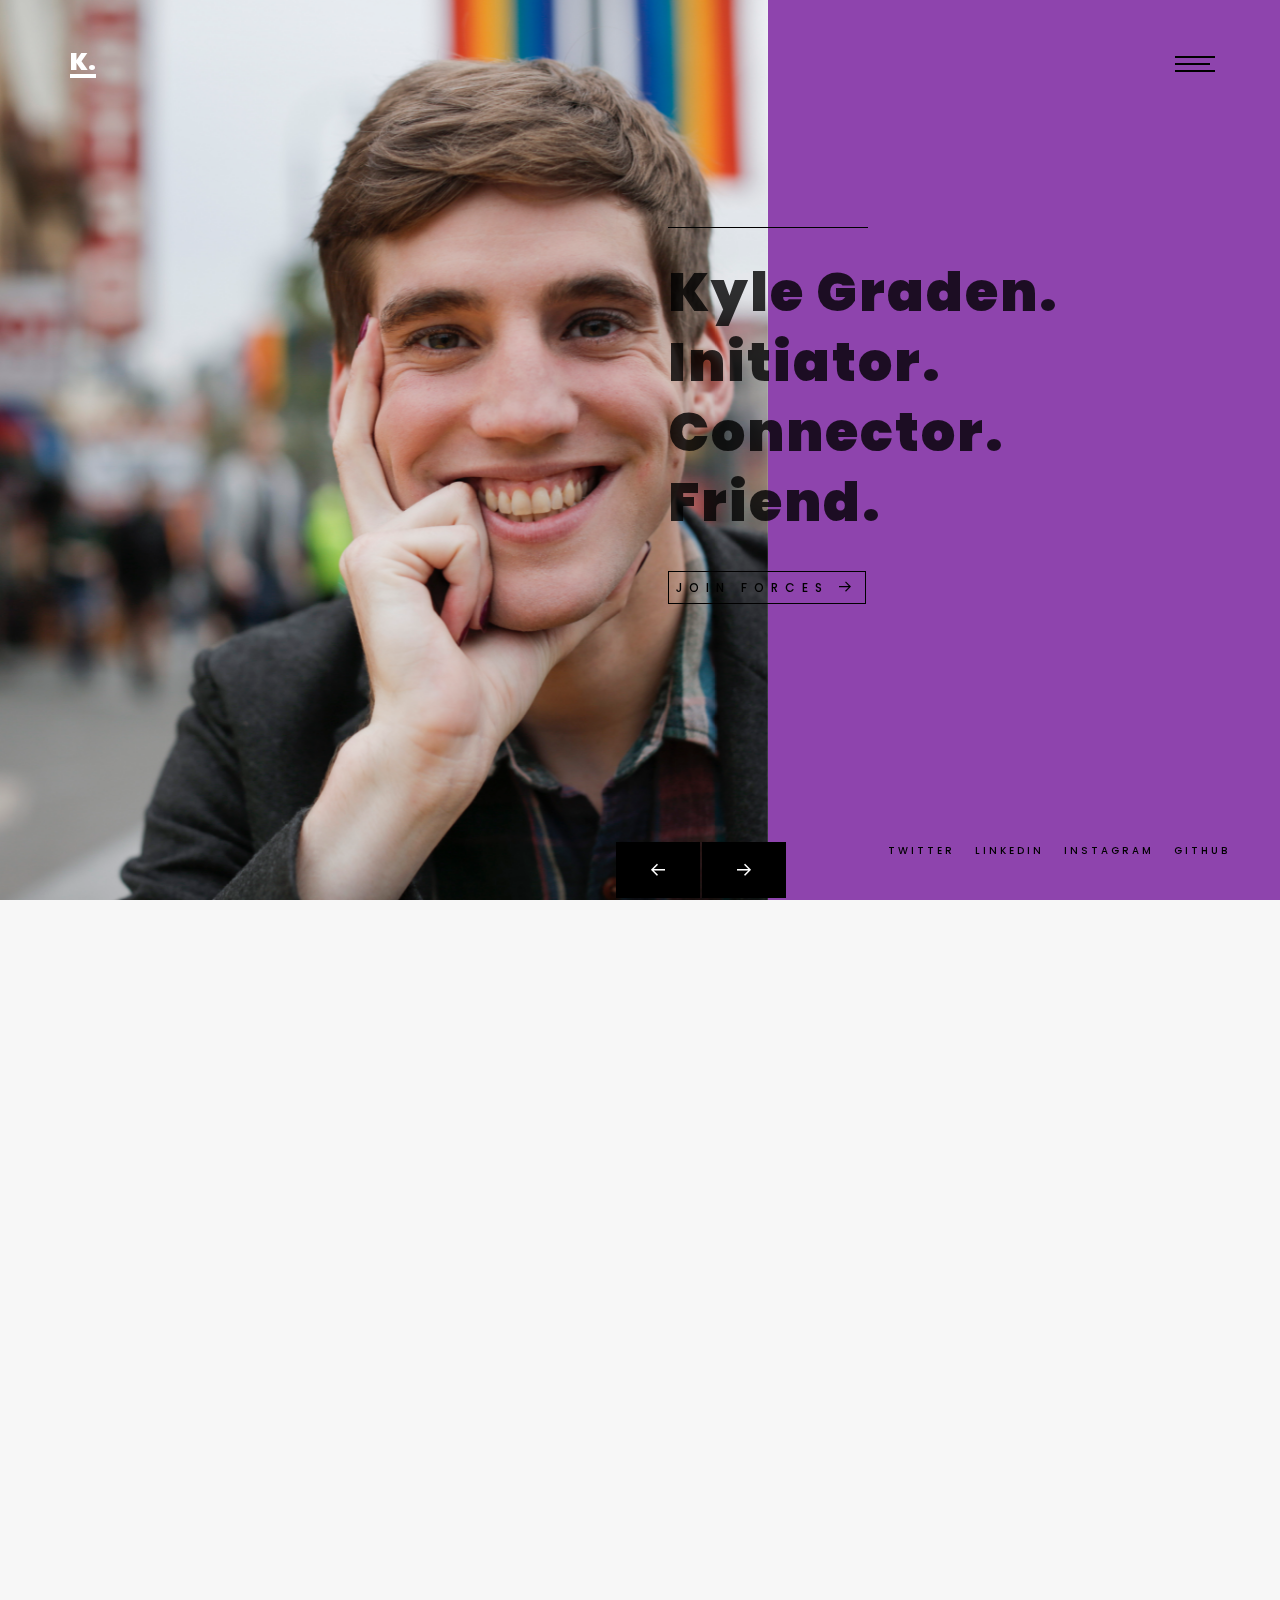
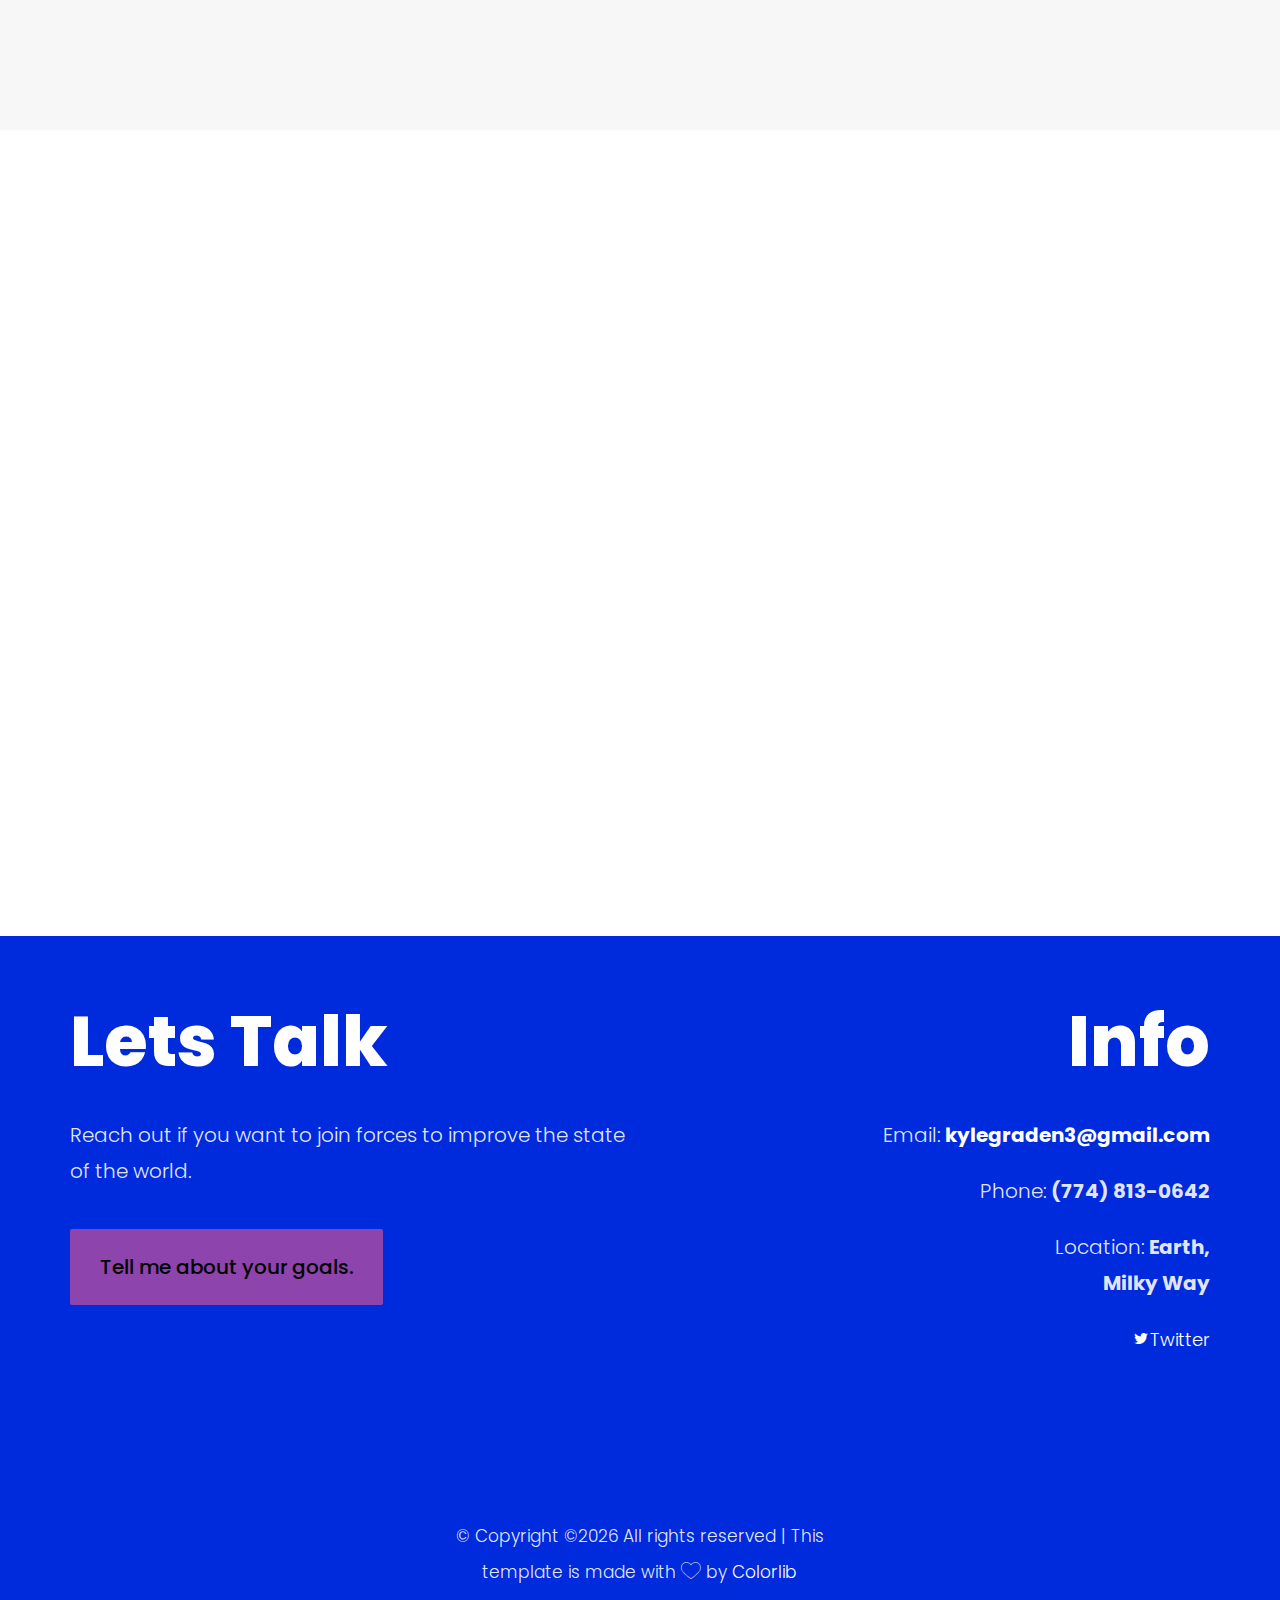
==== index.html @ 8977a091 "fix" ====
<!DOCTYPE HTML>
<html>
	<head>
        
        <!-- Global site tag (gtag.js) - Google Analytics -->
<script async src="https://www.googletagmanager.com/gtag/js?id=UA-89052502-1"></script>
<script>
  window.dataLayer = window.dataLayer || [];
  function gtag(){dataLayer.push(arguments);}
  gtag('js', new Date());

  gtag('config', 'UA-89052502-1');
</script>

	<meta charset="utf-8">
	<meta http-equiv="X-UA-Compatible" content="IE=edge">
	<title>Kyle Graden</title>
	<meta name="viewport" content="width=device-width, initial-scale=1">
	<meta name="description" content="" />
	<meta name="keywords" content="" />
	<meta name="author" content="" />

  <!-- Facebook and Twitter integration -->
	<meta property="og:title" content=""/>
	<meta property="og:image" content=""/>
	<meta property="og:url" content=""/>
	<meta property="og:site_name" content=""/>
	<meta property="og:description" content=""/>
	<meta name="twitter:title" content="" />
	<meta name="twitter:image" content="" />
	<meta name="twitter:url" content="" />
	<meta name="twitter:card" content="" />

	<!-- Place favicon.ico and apple-touch-icon.png in the root directory -->
	<link rel="shortcut icon" href="favicon.ico">

	<link href="https://fonts.googleapis.com/css?family=Poppins:300,400,500,600,700,800" rel="stylesheet">
	
	<!-- Animate.css -->
	<link rel="stylesheet" href="css/animate.css">
	<!-- Icomoon Icon Fonts-->
	<link rel="stylesheet" href="css/icomoon.css">
	<!-- Bootstrap  -->
	<link rel="stylesheet" href="css/bootstrap.css">
	<!-- Owl Carousel -->
	<link rel="stylesheet" href="css/owl.carousel.min.css">
	<link rel="stylesheet" href="css/owl.theme.default.min.css">
	<!-- Magnific Popup -->
	<link rel="stylesheet" href="css/magnific-popup.css">

	<link rel="stylesheet" href="css/style.css">


	<!-- Modernizr JS -->
	<script src="js/modernizr-2.6.2.min.js"></script>
	<!-- FOR IE9 below -->
	<!--[if lt IE 9]>
	<script src="js/respond.min.js"></script>
	<![endif]-->

	</head>
	<body>

	<nav id="colorlib-main-nav" role="navigation">
		<a href="#" class="js-colorlib-nav-toggle colorlib-nav-toggle active"><i></i></a>
		<div class="js-fullheight colorlib-table">
			<div class="colorlib-table-cell js-fullheight">
				<div class="container">
					<div class="row">
						<div class="col-md-12 text-center">
							<ul>
								<li class="active"><a href="index.html"><span>Home</span></a></li>
								<li><a href="about.html"><span>About</span></a></li>
								<li><a href="services.html"><span>Services</span></a></li>
								<li><a href="projects.html"><span>Projects</span></a></li>
<!--								<li><a href="blog.html"><span>Blog</span></a></li>-->
								<li><a href="contact.html"><span>Contact</span></a></li>
							</ul>
						</div>
					</div>
				</div>
			</div>
		</div>
	</nav>
	
	<div id="colorlib-page">
		<header>
			<div class="container">
				<div class="row">
					<div class="col-md-12">
						<div class="colorlib-navbar-brand">
							<a class="colorlib-logo" href="index.html">K.</a>
						</div>
						<a href="#" class="js-colorlib-nav-toggle colorlib-nav-toggle"><i></i></a>
					</div>
				</div>
			</div>
		</header>
		<div id="colorlib-hero" class="js-fullheight">
			<p class="social-media">
				<a href="https://twitter.com/kylegraden">Twitter</a>
				<a href="https://www.linkedin.com/in/kylegraden/">LinkedIn</a>
				<a href="https://www.instagram.com/kylegraden">Instagram</a>
				<a href="https://github.com/kgraden3">GitHub</a>
			</p>
			<div class="owl-carousel">
				<div class="item">
					<div class="hero-flex js-fullheight">
						<div class="col-three-forth">
							<div class="hero-img js-fullheight" style="background-image: url(images/img_bg_1.jpg);"></div>
						</div>
						<div class="col-one-forth js-fullheight">
							<div class="display-t js-fullheight">
								<div class="display-tc js-fullheight">
									<div class="text-inner">
										<div class="desc">
											<h2>Kyle Graden. Initiator. Connector. Friend.</h2>
											<p><a href="contact.html" class="btn-view">Join Forces <i class="icon-arrow-right3"></i></a></p>
										</div>
									</div>
								</div>
							</div>
						</div>
					</div>
				</div>
				<div class="item">
					<div class="hero-flex js-fullheight">
						<div class="col-three-forth">
							<div class="hero-img js-fullheight" style="background-image: url(images/img_bg_2.jpg);"></div>
						</div>
						<div class="col-one-forth js-fullheight">
							<div class="display-t js-fullheight">
								<div class="display-tc js-fullheight">
									<div class="text-inner">
										<div class="desc">
											<h2>Speaker. Writer. Entreprenuer</h2>
											<p><a href="contact.html" class="btn-view">Join Forces <i class="icon-arrow-right3"></i></a></p>
										</div>
									</div>
								</div>
							</div>
						</div>
					</div>
				</div>
			</div>
		</div>
		<div class="colorlib-services">
			<div class="container">
				<div class="row">
					<div class="col-md-12 col-md-offset-0 text-center animate-box intro-heading">
						<span>What I Do</span>
						<h2>Strategy, Outreach, and Startup</h2>
					</div>
				</div>
				<div class="row">
					<div class="col-md-4 text-center animate-box">
						<div class="services">
							<span class="icon">
								<i class="icon-magnifying-glass"></i>
							</span>
							<div class="desc">
								<h3><a href="services:strategic-consulting.html">Strategic Consulting</a></h3>
								<h4>Diversity &amp; Inclusion</h4>
								<h4>Marketing &amp; Advertising</h4>
								<h4>Blockchain &amp; Crypto</h4>
                                <p class="btn-footer"><a href="services:strategic-consulting.html">Learn More</a>
							</div>
						</div>
					</div>
					<div class="col-md-4 text-center animate-box">
						<div class="services">
							<span class="icon">
								<i class="icon-lightbulb"></i>
							</span>
							<div class="desc">
								<h3><a href="services:content-delivery.html">Content Delivery</a></h3>
								<h4>Speaking</h4>
								<h4>Writing</h4>
								<h4>Video</h4>
                                <p class="btn-footer"><a href="services:content-delivery.html">View Samples</a>
							</div>
						</div>
                    </div>
					<div class="col-md-4 text-center animate-box">
						<div class="services">
							<span class="icon">
								<i class="icon-layers"></i>
							</span>
							<div class="desc">
								<h3><a href="projects.html">Social Entrepreneur</a></h3>
								<h4>Project Koine</h4>
								<h4>Seedom</h4>
								<h4>Embrace the Spectrum</h4>
                                <p class="btn-footer"><a href="projects.html">Explore Projects</a>
							</div>
						</div>
					</div>
				</div>
			</div>
		</div>
		
		<div class="colorlib-case colorlib-bg-white">
			<div class="container">
				<div class="row">
					<div class="col-md-12 col-md-offset-0 text-center animate-box intro-heading">
						<span>Projects</span>
						<h2>Passionately working on these projects</h2>
					</div>
				</div>
				<div class="work-wrap">
					<div class="row animate-box">
						<div class="owl-carousel1">
							<div class="item">
								<div class="col-md-6">
									<div class="case-img" style="background-image: url(images/work-1.jpg);"></div>
								</div>
								<div class="col-md-6">
									<div class="case-desc">
										<p class="tag"><span>Social Entrepreneur</span></p>
										<h3><a href="http://www.projectkoine.world/">Project Koine</a></h3>
										<p>Project Koine is creating network of the most flexible co-living and co-working spaces ever, directly co-owned by our cooperative members! </p>
										<p><a href="https://seedom.io" class="btn btn-primary">See details</a></p>
									</div>
								</div>
							</div>
							<div class="item">
								<div class="col-md-6">
									<div class="case-img" style="background-image: url(images/work-2.jpg);"></div>
								</div>
								<div class="col-md-6">
									<div class="case-desc">
										<p class="tag"><span>Social Entrepreneur</span></p>
										<h3><a href="#">Seedom</a></h3>
										<p>Seedom aimes to evolve fundraising for social impact causes by leveraging blockchain technology, bringing transparency for donors.</p>
										<p><a href="#" class="btn btn-primary">See details</a></p>
									</div>
								</div>
							</div>
							<div class="item">
								<div class="col-md-6">
									<div class="case-img" style="background-image: url(images/work-3.jpg);"></div>
								</div>
								<div class="col-md-6">
									<div class="case-desc">
										<p class="tag"><span>Strategic Consulting</span></p>
										<h3><a href="http://genusdev.com">Genus Development Partners</a></h3>
										<p>Genus Development is an integrated real estate investment, design, and development company that focuses on innovative and synergistic multi-use projects.</p>
										<p><a href="http://genusdev.com" class="btn btn-primary">See details</a></p>
									</div>
								</div>
							</div>
						</div>
					</div>
				</div>
			</div>
		</div>

<!--
		<div id="colorlib-subscribe">
			<div class="overlay"></div>
			<div class="container">
				<div class="row row-padded-bottom">
					<div class="col-md-8 col-md-offset-2 text-center animate-box">
						<p>Powerhouse. </p>
						<p>Embrace the spectrum.</p>
						<p><a href="#" class="resume"><i class="icon-documents"></i> Read my resume here</a></p>
					</div>
				</div>
-->
<!--
				<div class="row">
					<div class="col-md-8 col-md-offset-2 text-center colorlib-heading animate-box">
-->
<!--						<h2>Subscribe Newsletter</h2>-->
<!--						<p>Subscribe our newsletter and get latest update</p>-->
<!--
					</div>
				</div>
				<div class="row animate-box">
-->
<!--					<div class="col-md-6 col-md-offset-3">-->
<!--						<div class="row">-->
<!--							<div class="col-md-12">-->
<!--								<form class="form-inline qbstp-header-subscribe">-->
<!--									<div class="col-three-forth">-->
<!--										<div class="form-group">-->
<!--											<input type="text" class="form-control" id="email" placeholder="Enter your email">-->
<!--										</div>-->
<!--
									</div>
									<div class="col-one-third">
										<div class="form-group">
											<button type="submit" class="btn btn-primary">Subscribe Now</button>
										</div>
									</div>
								</form>
							</div>
						</div>
					</div>
				</div>
			</div>
		</div>
-->

		<footer class="colorlib-footer">
			<div class="container">
				<div class="row row-padded-bottom">
					<div class="col-md-6">
						<h3>Lets Talk</h3>
						<p>Reach out if you want to join forces to improve the state of the world.</p>
                        <p class="btn-footer"><a href="contact.html">Tell me about your goals.</a></p>
					</div>
					<div class="col-md-6 info">
						<h3>Info</h3>
						<p>Email: <strong><a href="#">kylegraden3@gmail.com</a></strong></p>
						<p>Phone: <strong>(774) 813-0642</strong></p>
						<p>Location: <strong>Earth, <br>
                                            Milky Way</strong></p>
<!--						<p class="colorlib-social-icons">-->
<!--							<span><a href="#"><i class="icon-social-facebook"></i>Facebook</a></span>-->
							<span><a href="www.twitter.com/kylegraden"><i class="icon-social-twitter"></i>Twitter</a></span>
<!--							<span><a href="#"><i class="icon-social-dribbble"></i>Dribbble</a></span>-->
<!--						</p>-->
					</div>
				</div>
			</div>
			<div class="container-fluid">
				<div class="row copyright">
					<div class="col-md-4 col-md-offset-4 text-center">
						<p>
							<small class="block">&copy; <!-- Link back to Colorlib can't be removed. Template is licensed under CC BY 3.0. -->
Copyright &copy;<script>document.write(new Date().getFullYear());</script> All rights reserved | This template is made with <i class="icon-heart" aria-hidden="true"></i> by <a href="https://colorlib.com" target="_blank">Colorlib</a>
<!-- Link back to Colorlib can't be removed. Template is licensed under CC BY 3.0. --></small> 
						</p>
					</div>
				</div>
			</div>
		</footer>
	</div>

	<!-- jQuery -->
	<script src="js/jquery.min.js"></script>
	<!-- jQuery Easing -->
	<script src="js/jquery.easing.1.3.js"></script>
	<!-- Bootstrap -->
	<script src="js/bootstrap.min.js"></script>
	<!-- Waypoints -->
	<script src="js/jquery.waypoints.min.js"></script>
	<!-- Owl Carousel -->
	<script src="js/owl.carousel.min.js"></script>
	<!-- Magnific Popup -->
	<script src="js/jquery.magnific-popup.min.js"></script>
	<script src="js/magnific-popup-options.js"></script>

	<!-- Main JS (Do not remove) -->
	<script src="js/main.js"></script>

	</body>
</html>
---- css/icomoon.css ----
@font-face {
  font-family: 'icomoon';
  src:  url('fonts/icomoon.eot?4ros5j');
  src:  url('fonts/icomoon.eot?4ros5j#iefix') format('embedded-opentype'),
    url('fonts/icomoon.ttf?4ros5j') format('truetype'),
    url('fonts/icomoon.woff?4ros5j') format('woff'),
    url('fonts/icomoon.svg?4ros5j#icomoon') format('svg');
  font-weight: normal;
  font-style: normal;
}

[class^="icon-"], [class*=" icon-"] {
  /* use !important to prevent issues with browser extensions that change fonts */
  font-family: 'icomoon' !important;
  speak: none;
  font-style: normal;
  font-weight: normal;
  font-variant: normal;
  text-transform: none;
  line-height: 1;

  /* Better Font Rendering =========== */
  -webkit-font-smoothing: antialiased;
  -moz-osx-font-smoothing: grayscale;
}

.icon-add-outline:before {
  content: "\eb3e";
}
.icon-add-solid:before {
  content: "\eb3f";
}
.icon-adjust:before {
  content: "\eb40";
}
.icon-airplane:before {
  content: "\eb41";
}
.icon-album:before {
  content: "\eb42";
}
.icon-align-center2:before {
  content: "\eb43";
}
.icon-align-justified:before {
  content: "\eb44";
}
.icon-align-left2:before {
  content: "\eb45";
}
.icon-align-right2:before {
  content: "\eb46";
}
.icon-anchor4:before {
  content: "\eb47";
}
.icon-announcement:before {
  content: "\eb48";
}
.icon-apparel:before {
  content: "\eb49";
}
.icon-arrow-down3:before {
  content: "\eb4a";
}
.icon-arrow-left3:before {
  content: "\eb4b";
}
.icon-arrow-outline-down:before {
  content: "\eb4c";
}
.icon-arrow-outline-left:before {
  content: "\eb4d";
}
.icon-arrow-outline-right:before {
  content: "\eb4e";
}
.icon-arrow-outline-up:before {
  content: "\eb4f";
}
.icon-arrow-right3:before {
  content: "\eb50";
}
.icon-arrow-thick-down:before {
  content: "\eb51";
}
.icon-arrow-thick-left:before {
  content: "\eb52";
}
.icon-arrow-thick-right:before {
  content: "\eb53";
}
.icon-arrow-thick-up:before {
  content: "\eb54";
}
.icon-arrow-thin-down:before {
  content: "\eb55";
}
.icon-arrow-thin-left:before {
  content: "\eb56";
}
.icon-arrow-thin-right:before {
  content: "\eb57";
}
.icon-arrow-thin-up:before {
  content: "\eb58";
}
.icon-arrow-up3:before {
  content: "\eb59";
}
.icon-artist:before {
  content: "\eb5a";
}
.icon-at-symbol:before {
  content: "\eb5b";
}
.icon-attachment3:before {
  content: "\eb5c";
}
.icon-backspace2:before {
  content: "\eb5d";
}
.icon-backward:before {
  content: "\eb5e";
}
.icon-backward-step:before {
  content: "\eb5f";
}
.icon-badge:before {
  content: "\eb60";
}
.icon-battery-full2:before {
  content: "\eb61";
}
.icon-battery-half:before {
  content: "\eb62";
}
.icon-battery-low2:before {
  content: "\eb63";
}
.icon-beverage:before {
  content: "\eb64";
}
.icon-block:before {
  content: "\eb65";
}
.icon-bluetooth2:before {
  content: "\eb66";
}
.icon-bolt:before {
  content: "\eb67";
}
.icon-book-reference:before {
  content: "\eb68";
}
.icon-bookmark3:before {
  content: "\eb69";
}
.icon-bookmarkcopy2:before {
  content: "\eb6a";
}
.icon-bookmarkcopy3:before {
  content: "\eb6b";
}
.icon-bookmark-outline:before {
  content: "\eb6c";
}
.icon-bookmark-outline-add:before {
  content: "\eb6d";
}
.icon-border-all:before {
  content: "\eb6e";
}
.icon-border-bottom:before {
  content: "\eb6f";
}
.icon-border-horizontal:before {
  content: "\eb70";
}
.icon-border-inner:before {
  content: "\eb71";
}
.icon-border-left:before {
  content: "\eb72";
}
.icon-border-none:before {
  content: "\eb73";
}
.icon-border-outer:before {
  content: "\eb74";
}
.icon-border-right:before {
  content: "\eb75";
}
.icon-border-top:before {
  content: "\eb76";
}
.icon-border-vertical:before {
  content: "\eb77";
}
.icon-box2:before {
  content: "\eb78";
}
.icon-brightness-down:before {
  content: "\eb79";
}
.icon-brightness-up:before {
  content: "\eb7a";
}
.icon-browser-window:before {
  content: "\eb7b";
}
.icon-browser-window-new:before {
  content: "\eb7c";
}
.icon-browser-window-open:before {
  content: "\eb7d";
}
.icon-bug:before {
  content: "\eb7e";
}
.icon-buoy:before {
  content: "\eb7f";
}
.icon-calculator2:before {
  content: "\eb80";
}
.icon-calendar3:before {
  content: "\eb81";
}
.icon-camera4:before {
  content: "\eb82";
}
.icon-chart:before {
  content: "\eb83";
}
.icon-chart-bar2:before {
  content: "\eb84";
}
.icon-chart-pie2:before {
  content: "\eb85";
}
.icon-chat-bubble-dots:before {
  content: "\eb86";
}
.icon-checkmark:before {
  content: "\eb87";
}
.icon-checkmark-outline:before {
  content: "\eb88";
}
.icon-cheveron-down:before {
  content: "\eb89";
}
.icon-cheveron-left:before {
  content: "\eb8a";
}
.icon-cheveron-outline-down:before {
  content: "\eb8b";
}
.icon-cheveron-outline-left:before {
  content: "\eb8c";
}
.icon-cheveron-outline-right:before {
  content: "\eb8d";
}
.icon-cheveron-outline-up:before {
  content: "\eb8e";
}
.icon-cheveron-right:before {
  content: "\eb8f";
}
.icon-cheveron-up:before {
  content: "\eb90";
}
.icon-clipboard4:before {
  content: "\eb91";
}
.icon-close:before {
  content: "\eb92";
}
.icon-close-outline:before {
  content: "\eb93";
}
.icon-close-solid:before {
  content: "\eb94";
}
.icon-cloud3:before {
  content: "\eb95";
}
.icon-cloud-upload:before {
  content: "\eb96";
}
.icon-code3:before {
  content: "\eb97";
}
.icon-coffee2:before {
  content: "\eb98";
}
.icon-cog2:before {
  content: "\eb99";
}
.icon-color-palette:before {
  content: "\eb9a";
}
.icon-compose:before {
  content: "\eb9b";
}
.icon-computer-desktop:before {
  content: "\eb9c";
}
.icon-computer-laptop:before {
  content: "\eb9d";
}
.icon-conversation:before {
  content: "\eb9e";
}
.icon-copy2:before {
  content: "\eb9f";
}
.icon-credit-card3:before {
  content: "\eba0";
}
.icon-currency-dollar:before {
  content: "\eba1";
}
.icon-dashboard:before {
  content: "\eba2";
}
.icon-date-add:before {
  content: "\eba3";
}
.icon-dial-pad:before {
  content: "\eba4";
}
.icon-directions2:before {
  content: "\eba5";
}
.icon-document3:before {
  content: "\eba6";
}
.icon-document-add2:before {
  content: "\eba7";
}
.icon-dots-horizontal-double:before {
  content: "\eba8";
}
.icon-dots-horizontal-triple:before {
  content: "\eba9";
}
.icon-download4:before {
  content: "\ebaa";
}
.icon-duplicate:before {
  content: "\ebab";
}
.icon-edit-copy:before {
  content: "\ebac";
}
.icon-edit-crop:before {
  content: "\ebad";
}
.icon-edit-cut:before {
  content: "\ebae";
}
.icon-edit-pencil:before {
  content: "\ebaf";
}
.icon-education:before {
  content: "\ebb0";
}
.icon-envelope2:before {
  content: "\ebb1";
}
.icon-exclamation-outline:before {
  content: "\ebb2";
}
.icon-exclamation-solid:before {
  content: "\ebb3";
}
.icon-explore:before {
  content: "\ebb4";
}
.icon-factory:before {
  content: "\ebb5";
}
.icon-fast-forward2:before {
  content: "\ebb6";
}
.icon-fast-rewind:before {
  content: "\ebb7";
}
.icon-film3:before {
  content: "\ebb8";
}
.icon-filter2:before {
  content: "\ebb9";
}
.icon-flag4:before {
  content: "\ebba";
}
.icon-flashlight:before {
  content: "\ebbb";
}
.icon-folder3:before {
  content: "\ebbc";
}
.icon-folder-outline:before {
  content: "\ebbd";
}
.icon-folder-outline-add:before {
  content: "\ebbe";
}
.icon-format-bold:before {
  content: "\ebbf";
}
.icon-format-font-size:before {
  content: "\ebc0";
}
.icon-format-italic:before {
  content: "\ebc1";
}
.icon-format-text-size:before {
  content: "\ebc2";
}
.icon-format-underline:before {
  content: "\ebc3";
}
.icon-forward:before {
  content: "\ebc4";
}
.icon-forward-step:before {
  content: "\ebc5";
}
.icon-gift4:before {
  content: "\ebc6";
}
.icon-globe4:before {
  content: "\ebc7";
}
.icon-hand-stop:before {
  content: "\ebc8";
}
.icon-hard-drive2:before {
  content: "\ebc9";
}
.icon-headphones3:before {
  content: "\ebca";
}
.icon-heart4:before {
  content: "\ebcb";
}
.icon-home3:before {
  content: "\ebcc";
}
.icon-hot:before {
  content: "\ebcd";
}
.icon-hour-glass:before {
  content: "\ebce";
}
.icon-inbox2:before {
  content: "\ebcf";
}
.icon-inbox-check:before {
  content: "\ebd0";
}
.icon-inbox-download:before {
  content: "\ebd1";
}
.icon-inbox-full:before {
  content: "\ebd2";
}
.icon-indent-decrease:before {
  content: "\ebd3";
}
.icon-indent-increase:before {
  content: "\ebd4";
}
.icon-information-outline:before {
  content: "\ebd5";
}
.icon-information-solid:before {
  content: "\ebd6";
}
.icon-key3:before {
  content: "\ebd7";
}
.icon-keyboard:before {
  content: "\ebd8";
}
.icon-layers3:before {
  content: "\ebd9";
}
.icon-library:before {
  content: "\ebda";
}
.icon-light-bulb:before {
  content: "\ebdb";
}
.icon-link3:before {
  content: "\ebdc";
}
.icon-list2:before {
  content: "\ebdd";
}
.icon-list-add:before {
  content: "\ebde";
}
.icon-list-bullet:before {
  content: "\ebdf";
}
.icon-load-balancer:before {
  content: "\ebe0";
}
.icon-location2:before {
  content: "\ebe1";
}
.icon-location-current:before {
  content: "\ebe2";
}
.icon-location-food:before {
  content: "\ebe3";
}
.icon-location-gas-station:before {
  content: "\ebe4";
}
.icon-location-hotel:before {
  content: "\ebe5";
}
.icon-location-marina:before {
  content: "\ebe6";
}
.icon-location-park:before {
  content: "\ebe7";
}
.icon-location-restroom:before {
  content: "\ebe8";
}
.icon-location-shopping:before {
  content: "\ebe9";
}
.icon-lock-closed2:before {
  content: "\ebea";
}
.icon-lock-open2:before {
  content: "\ebeb";
}
.icon-map4:before {
  content: "\ebec";
}
.icon-menu2:before {
  content: "\ebed";
}
.icon-mic3:before {
  content: "\ebee";
}
.icon-minus-outline2:before {
  content: "\ebef";
}
.icon-minus-solid:before {
  content: "\ebf0";
}
.icon-mobile-devices:before {
  content: "\ebf1";
}
.icon-mood-happy-outline:before {
  content: "\ebf2";
}
.icon-mood-happy-solid:before {
  content: "\ebf3";
}
.icon-mood-neutral-outline:before {
  content: "\ebf4";
}
.icon-mood-neutral-solid:before {
  content: "\ebf5";
}
.icon-mood-sad-outline:before {
  content: "\ebf6";
}
.icon-mood-sad-solid:before {
  content: "\ebf7";
}
.icon-mouse:before {
  content: "\ebf8";
}
.icon-music-album:before {
  content: "\ebf9";
}
.icon-music-artist:before {
  content: "\ebfa";
}
.icon-music-notes:before {
  content: "\ebfb";
}
.icon-music-playlist:before {
  content: "\ebfc";
}
.icon-navigation-more:before {
  content: "\ebfd";
}
.icon-network:before {
  content: "\ebfe";
}
.icon-news-paper:before {
  content: "\ebff";
}
.icon-notification:before {
  content: "\ec00";
}
.icon-notifications:before {
  content: "\ec01";
}
.icon-notifications-outline:before {
  content: "\ec02";
}
.icon-paste:before {
  content: "\ec03";
}
.icon-pause2:before {
  content: "\ec04";
}
.icon-pause-outline:before {
  content: "\ec05";
}
.icon-pause-solid:before {
  content: "\ec06";
}
.icon-pen-tool:before {
  content: "\ec07";
}
.icon-phone4:before {
  content: "\ec08";
}
.icon-photo:before {
  content: "\ec09";
}
.icon-php-elephant:before {
  content: "\ec0a";
}
.icon-pin2:before {
  content: "\ec0b";
}
.icon-play2:before {
  content: "\ec0c";
}
.icon-play-outline:before {
  content: "\ec0d";
}
.icon-playlist:before {
  content: "\ec0e";
}
.icon-plugin:before {
  content: "\ec0f";
}
.icon-portfolio:before {
  content: "\ec10";
}
.icon-printer4:before {
  content: "\ec11";
}
.icon-pylon:before {
  content: "\ec12";
}
.icon-question:before {
  content: "\ec13";
}
.icon-queue:before {
  content: "\ec14";
}
.icon-radar2:before {
  content: "\ec15";
}
.icon-radarcopy2:before {
  content: "\ec16";
}
.icon-radio2:before {
  content: "\ec17";
}
.icon-refresh3:before {
  content: "\ec18";
}
.icon-reload:before {
  content: "\ec19";
}
.icon-reply:before {
  content: "\ec1a";
}
.icon-reply-all:before {
  content: "\ec1b";
}
.icon-repost:before {
  content: "\ec1c";
}
.icon-save-disk:before {
  content: "\ec1d";
}
.icon-screen-full:before {
  content: "\ec1e";
}
.icon-search3:before {
  content: "\ec1f";
}
.icon-send2:before {
  content: "\ec20";
}
.icon-servers:before {
  content: "\ec21";
}
.icon-share2:before {
  content: "\ec22";
}
.icon-share-01:before {
  content: "\ec23";
}
.icon-share-alt:before {
  content: "\ec24";
}
.icon-shield3:before {
  content: "\ec25";
}
.icon-shopping-cart3:before {
  content: "\ec26";
}
.icon-show-sidebar:before {
  content: "\ec27";
}
.icon-shuffle2:before {
  content: "\ec28";
}
.icon-stand-by:before {
  content: "\ec29";
}
.icon-star-full:before {
  content: "\ec2a";
}
.icon-station:before {
  content: "\ec2b";
}
.icon-step-backward:before {
  content: "\ec2c";
}
.icon-step-forward:before {
  content: "\ec2d";
}
.icon-stethoscope:before {
  content: "\ec2e";
}
.icon-store-front:before {
  content: "\ec2f";
}
.icon-stroke-width:before {
  content: "\ec30";
}
.icon-subdirectory-left:before {
  content: "\ec31";
}
.icon-subdirectory-right:before {
  content: "\ec32";
}
.icon-swap:before {
  content: "\ec33";
}
.icon-tablet3:before {
  content: "\ec34";
}
.icon-tag3:before {
  content: "\ec35";
}
.icon-target3:before {
  content: "\ec36";
}
.icon-text-box:before {
  content: "\ec37";
}
.icon-text-decoration:before {
  content: "\ec38";
}
.icon-thermometer3:before {
  content: "\ec39";
}
.icon-thumbs-down3:before {
  content: "\ec3a";
}
.icon-thumbs-up3:before {
  content: "\ec3b";
}
.icon-ticket2:before {
  content: "\ec3c";
}
.icon-time2:before {
  content: "\ec3d";
}
.icon-timer:before {
  content: "\ec3e";
}
.icon-toolscopy:before {
  content: "\ec3f";
}
.icon-translate:before {
  content: "\ec40";
}
.icon-trash3:before {
  content: "\ec41";
}
.icon-travel:before {
  content: "\ec42";
}
.icon-travel-bus:before {
  content: "\ec43";
}
.icon-travel-car:before {
  content: "\ec44";
}
.icon-travel-case:before {
  content: "\ec45";
}
.icon-travel-taxi-cab:before {
  content: "\ec46";
}
.icon-travel-train:before {
  content: "\ec47";
}
.icon-travel-walk:before {
  content: "\ec48";
}
.icon-trophy2:before {
  content: "\ec49";
}
.icon-tuning:before {
  content: "\ec4a";
}
.icon-upload4:before {
  content: "\ec4b";
}
.icon-usb:before {
  content: "\ec4c";
}
.icon-user3:before {
  content: "\ec4d";
}
.icon-user-add2:before {
  content: "\ec4e";
}
.icon-user-group:before {
  content: "\ec4f";
}
.icon-user-solid-circle:before {
  content: "\ec50";
}
.icon-user-solid-square:before {
  content: "\ec51";
}
.icon-vector:before {
  content: "\ec52";
}
.icon-video-camera:before {
  content: "\ec53";
}
.icon-view-carousel:before {
  content: "\ec54";
}
.icon-view-column:before {
  content: "\ec55";
}
.icon-view-hide:before {
  content: "\ec56";
}
.icon-view-list:before {
  content: "\ec57";
}
.icon-view-show:before {
  content: "\ec58";
}
.icon-view-tile:before {
  content: "\ec59";
}
.icon-volume-down2:before {
  content: "\ec5a";
}
.icon-volume-mute2:before {
  content: "\ec5b";
}
.icon-volume-off:before {
  content: "\ec5c";
}
.icon-volume-up2:before {
  content: "\ec5d";
}
.icon-wallet2:before {
  content: "\ec5e";
}
.icon-watch3:before {
  content: "\ec5f";
}
.icon-window:before {
  content: "\ec60";
}
.icon-window-new:before {
  content: "\ec61";
}
.icon-window-open:before {
  content: "\ec62";
}
.icon-wrench:before {
  content: "\ec63";
}
.icon-yin-yang:before {
  content: "\ec64";
}
.icon-zoom-in3:before {
  content: "\ec65";
}
.icon-zoom-out3:before {
  content: "\ec66";
}
.icon-times:before {
  content: "\e900";
}
.icon-tick:before {
  content: "\e901";
}
.icon-plus:before {
  content: "\e902";
}
.icon-minus:before {
  content: "\e903";
}
.icon-equals:before {
  content: "\e904";
}
.icon-divide:before {
  content: "\e905";
}
.icon-chevron-right:before {
  content: "\e906";
}
.icon-chevron-left:before {
  content: "\e907";
}
.icon-arrow-right-thick:before {
  content: "\e908";
}
.icon-arrow-left-thick:before {
  content: "\e909";
}
.icon-th-small:before {
  content: "\e90a";
}
.icon-th-menu:before {
  content: "\e90b";
}
.icon-th-list:before {
  content: "\e90c";
}
.icon-th-large:before {
  content: "\e90d";
}
.icon-home:before {
  content: "\e90e";
}
.icon-arrow-forward:before {
  content: "\e90f";
}
.icon-arrow-back:before {
  content: "\e910";
}
.icon-rss2:before {
  content: "\e911";
}
.icon-location:before {
  content: "\e912";
}
.icon-link:before {
  content: "\e913";
}
.icon-image:before {
  content: "\e914";
}
.icon-arrow-up-thick:before {
  content: "\e915";
}
.icon-arrow-down-thick:before {
  content: "\e916";
}
.icon-starburst:before {
  content: "\e917";
}
.icon-starburst-outline:before {
  content: "\e918";
}
.icon-star:before {
  content: "\e919";
}
.icon-flow-children:before {
  content: "\e91a";
}
.icon-export:before {
  content: "\e91b";
}
.icon-delete:before {
  content: "\e91c";
}
.icon-delete-outline:before {
  content: "\e91d";
}
.icon-cloud-storage:before {
  content: "\e91e";
}
.icon-wi-fi:before {
  content: "\e91f";
}
.icon-heart2:before {
  content: "\e920";
}
.icon-flash:before {
  content: "\e921";
}
.icon-cancel:before {
  content: "\e922";
}
.icon-backspace:before {
  content: "\e923";
}
.icon-attachment2:before {
  content: "\e924";
}
.icon-arrow-move:before {
  content: "\e925";
}
.icon-warning:before {
  content: "\e926";
}
.icon-user:before {
  content: "\e927";
}
.icon-radar:before {
  content: "\e928";
}
.icon-lock-open:before {
  content: "\e929";
}
.icon-lock-closed:before {
  content: "\e92a";
}
.icon-location-arrow:before {
  content: "\e92b";
}
.icon-info:before {
  content: "\e92c";
}
.icon-user-delete:before {
  content: "\e92d";
}
.icon-user-add:before {
  content: "\e92e";
}
.icon-media-pause:before {
  content: "\e92f";
}
.icon-group:before {
  content: "\e930";
}
.icon-chart-pie:before {
  content: "\e931";
}
.icon-chart-line:before {
  content: "\e932";
}
.icon-chart-bar:before {
  content: "\e933";
}
.icon-chart-area:before {
  content: "\e934";
}
.icon-video2:before {
  content: "\e935";
}
.icon-point-of-interest:before {
  content: "\e936";
}
.icon-infinity:before {
  content: "\e937";
}
.icon-globe2:before {
  content: "\e938";
}
.icon-eye:before {
  content: "\e939";
}
.icon-cog:before {
  content: "\e93a";
}
.icon-camera2:before {
  content: "\e93b";
}
.icon-upload2:before {
  content: "\e93c";
}
.icon-scissors2:before {
  content: "\e93d";
}
.icon-refresh2:before {
  content: "\e93e";
}
.icon-pin:before {
  content: "\e93f";
}
.icon-key2:before {
  content: "\e940";
}
.icon-info-large:before {
  content: "\e941";
}
.icon-eject:before {
  content: "\e942";
}
.icon-download2:before {
  content: "\e943";
}
.icon-zoom:before {
  content: "\e944";
}
.icon-zoom-out:before {
  content: "\e945";
}
.icon-zoom-in:before {
  content: "\e946";
}
.icon-sort-numerically:before {
  content: "\e947";
}
.icon-sort-alphabetically:before {
  content: "\e948";
}
.icon-input-checked:before {
  content: "\e949";
}
.icon-calender:before {
  content: "\e94a";
}
.icon-world:before {
  content: "\e94b";
}
.icon-notes:before {
  content: "\e94c";
}
.icon-code:before {
  content: "\e94d";
}
.icon-arrow-sync:before {
  content: "\e94e";
}
.icon-arrow-shuffle:before {
  content: "\e94f";
}
.icon-arrow-repeat:before {
  content: "\e950";
}
.icon-arrow-minimise:before {
  content: "\e951";
}
.icon-arrow-maximise:before {
  content: "\e952";
}
.icon-arrow-loop:before {
  content: "\e953";
}
.icon-anchor2:before {
  content: "\e954";
}
.icon-spanner:before {
  content: "\e955";
}
.icon-puzzle2:before {
  content: "\e956";
}
.icon-power:before {
  content: "\e957";
}
.icon-plane:before {
  content: "\e958";
}
.icon-pi:before {
  content: "\e959";
}
.icon-phone2:before {
  content: "\e95a";
}
.icon-microphone:before {
  content: "\e95b";
}
.icon-media-rewind:before {
  content: "\e95c";
}
.icon-flag2:before {
  content: "\e95d";
}
.icon-adjust-brightness:before {
  content: "\e95e";
}
.icon-waves:before {
  content: "\e95f";
}
.icon-social-twitter:before {
  content: "\eb3b";
}
.icon-social-facebook:before {
  content: "\eb3c";
}
.icon-social-dribbble:before {
  content: "\eb3d";
}
.icon-media-stop:before {
  content: "\e960";
}
.icon-media-record:before {
  content: "\e961";
}
.icon-media-play:before {
  content: "\e962";
}
.icon-media-fast-forward:before {
  content: "\e963";
}
.icon-media-eject:before {
  content: "\e964";
}
.icon-social-vimeo:before {
  content: "\eb3a";
}
.icon-social-tumbler:before {
  content: "\eb39";
}
.icon-social-skype:before {
  content: "\eb38";
}
.icon-social-pinterest:before {
  content: "\eb37";
}
.icon-social-linkedin:before {
  content: "\e965";
}
.icon-social-last-fm:before {
  content: "\e966";
}
.icon-social-github:before {
  content: "\e967";
}
.icon-social-flickr:before {
  content: "\e968";
}
.icon-at:before {
  content: "\e969";
}
.icon-times-outline:before {
  content: "\e96a";
}
.icon-plus-outline:before {
  content: "\e96b";
}
.icon-minus-outline:before {
  content: "\e96c";
}
.icon-tick-outline:before {
  content: "\e96d";
}
.icon-th-large-outline:before {
  content: "\e96e";
}
.icon-equals-outline:before {
  content: "\e96f";
}
.icon-divide-outline:before {
  content: "\e970";
}
.icon-chevron-right-outline:before {
  content: "\e971";
}
.icon-chevron-left-outline:before {
  content: "\e972";
}
.icon-arrow-right-outline:before {
  content: "\e973";
}
.icon-arrow-left-outline:before {
  content: "\e974";
}
.icon-th-small-outline:before {
  content: "\e975";
}
.icon-th-menu-outline:before {
  content: "\e976";
}
.icon-th-list-outline:before {
  content: "\e977";
}
.icon-news:before {
  content: "\e978";
}
.icon-home-outline:before {
  content: "\e979";
}
.icon-arrow-up-outline:before {
  content: "\e97a";
}
.icon-arrow-forward-outline:before {
  content: "\e97b";
}
.icon-arrow-down-outline:before {
  content: "\e97c";
}
.icon-arrow-back-outline:before {
  content: "\e97d";
}
.icon-trash:before {
  content: "\e97e";
}
.icon-rss-outline:before {
  content: "\e97f";
}
.icon-message:before {
  content: "\e980";
}
.icon-location-outline:before {
  content: "\e981";
}
.icon-link-outline:before {
  content: "\e982";
}
.icon-image-outline:before {
  content: "\e983";
}
.icon-export-outline:before {
  content: "\e984";
}
.icon-cross:before {
  content: "\e985";
}
.icon-wi-fi-outline:before {
  content: "\e986";
}
.icon-star-outline:before {
  content: "\e987";
}
.icon-media-pause-outline:before {
  content: "\e988";
}
.icon-mail:before {
  content: "\e989";
}
.icon-heart-outline:before {
  content: "\e98a";
}
.icon-flash-outline:before {
  content: "\e98b";
}
.icon-cancel-outline:before {
  content: "\e98c";
}
.icon-beaker2:before {
  content: "\e98d";
}
.icon-arrow-move-outline:before {
  content: "\e98e";
}
.icon-watch:before {
  content: "\e98f";
}
.icon-warning-outline:before {
  content: "\e990";
}
.icon-time:before {
  content: "\e991";
}
.icon-radar-outline:before {
  content: "\e992";
}
.icon-lock-open-outline:before {
  content: "\e993";
}
.icon-location-arrow-outline:before {
  content: "\e994";
}
.icon-info-outline:before {
  content: "\e995";
}
.icon-backspace-outline:before {
  content: "\e996";
}
.icon-attachment-outline:before {
  content: "\e997";
}
.icon-user-outline:before {
  content: "\e998";
}
.icon-user-delete-outline:before {
  content: "\e999";
}
.icon-user-add-outline:before {
  content: "\e99a";
}
.icon-lock-closed-outline:before {
  content: "\e99b";
}
.icon-group-outline:before {
  content: "\e99c";
}
.icon-chart-pie-outline:before {
  content: "\e99d";
}
.icon-chart-line-outline:before {
  content: "\e99e";
}
.icon-chart-bar-outline:before {
  content: "\e99f";
}
.icon-chart-area-outline:before {
  content: "\e9a0";
}
.icon-video-outline:before {
  content: "\e9a1";
}
.icon-point-of-interest-outline:before {
  content: "\e9a2";
}
.icon-map2:before {
  content: "\e9a3";
}
.icon-key-outline:before {
  content: "\e9a4";
}
.icon-infinity-outline:before {
  content: "\e9a5";
}
.icon-globe-outline:before {
  content: "\e9a6";
}
.icon-eye-outline:before {
  content: "\e9a7";
}
.icon-cog-outline:before {
  content: "\e9a8";
}
.icon-camera-outline:before {
  content: "\e9a9";
}
.icon-upload-outline:before {
  content: "\e9aa";
}
.icon-support:before {
  content: "\e9ab";
}
.icon-scissors-outline:before {
  content: "\e9ac";
}
.icon-refresh-outline:before {
  content: "\e9ad";
}
.icon-info-large-outline:before {
  content: "\e9ae";
}
.icon-eject-outline:before {
  content: "\e9af";
}
.icon-download-outline:before {
  content: "\e9b0";
}
.icon-battery-mid:before {
  content: "\e9b1";
}
.icon-battery-low:before {
  content: "\e9b2";
}
.icon-battery-high:before {
  content: "\e9b3";
}
.icon-zoom-outline:before {
  content: "\e9b4";
}
.icon-zoom-out-outline:before {
  content: "\e9b5";
}
.icon-zoom-in-outline:before {
  content: "\e9b6";
}
.icon-tag:before {
  content: "\e9b7";
}
.icon-tabs-outline:before {
  content: "\e9b8";
}
.icon-pin-outline:before {
  content: "\e9b9";
}
.icon-message-typing:before {
  content: "\e9ba";
}
.icon-directions:before {
  content: "\e9bb";
}
.icon-battery-full:before {
  content: "\e9bc";
}
.icon-battery-charge:before {
  content: "\e9bd";
}
.icon-pipette:before {
  content: "\e9be";
}
.icon-pencil2:before {
  content: "\e9bf";
}
.icon-folder:before {
  content: "\e9c0";
}
.icon-folder-delete:before {
  content: "\e9c1";
}
.icon-folder-add:before {
  content: "\e9c2";
}
.icon-edit2:before {
  content: "\e9c3";
}
.icon-document2:before {
  content: "\e9c4";
}
.icon-document-delete:before {
  content: "\e9c5";
}
.icon-document-add:before {
  content: "\e9c6";
}
.icon-brush:before {
  content: "\e9c7";
}
.icon-thumbs-up:before {
  content: "\e9c8";
}
.icon-thumbs-down:before {
  content: "\e9c9";
}
.icon-pen:before {
  content: "\e9ca";
}
.icon-sort-numerically-outline:before {
  content: "\e9cb";
}
.icon-sort-alphabetically-outline:before {
  content: "\e9cc";
}
.icon-social-last-fm-circular:before {
  content: "\e9cd";
}
.icon-social-github-circular:before {
  content: "\e9ce";
}
.icon-compass2:before {
  content: "\e9cf";
}
.icon-bookmark:before {
  content: "\e9d0";
}
.icon-input-checked-outline:before {
  content: "\e9d1";
}
.icon-code-outline:before {
  content: "\e9d2";
}
.icon-calender-outline:before {
  content: "\e9d3";
}
.icon-business-card:before {
  content: "\e9d4";
}
.icon-arrow-up:before {
  content: "\e9d5";
}
.icon-arrow-sync-outline:before {
  content: "\e9d6";
}
.icon-arrow-right:before {
  content: "\e9d7";
}
.icon-arrow-repeat-outline:before {
  content: "\e9d8";
}
.icon-arrow-loop-outline:before {
  content: "\e9d9";
}
.icon-arrow-left:before {
  content: "\e9da";
}
.icon-flow-switch:before {
  content: "\e9db";
}
.icon-flow-parallel:before {
  content: "\e9dc";
}
.icon-flow-merge:before {
  content: "\e9dd";
}
.icon-document-text:before {
  content: "\e9de";
}
.icon-clipboard2:before {
  content: "\e9df";
}
.icon-calculator:before {
  content: "\e9e0";
}
.icon-arrow-minimise-outline:before {
  content: "\e9e1";
}
.icon-arrow-maximise-outline:before {
  content: "\e9e2";
}
.icon-arrow-down:before {
  content: "\e9e3";
}
.icon-gift2:before {
  content: "\e9e4";
}
.icon-film:before {
  content: "\e9e5";
}
.icon-database:before {
  content: "\e9e6";
}
.icon-bell:before {
  content: "\e9e7";
}
.icon-anchor-outline:before {
  content: "\e9e8";
}
.icon-adjust-contrast:before {
  content: "\e9e9";
}
.icon-world-outline:before {
  content: "\e9ea";
}
.icon-shopping-bag:before {
  content: "\e9eb";
}
.icon-power-outline:before {
  content: "\e9ec";
}
.icon-notes-outline:before {
  content: "\e9ed";
}
.icon-device-tablet:before {
  content: "\e9ee";
}
.icon-device-phone:before {
  content: "\e9ef";
}
.icon-device-laptop:before {
  content: "\e9f0";
}
.icon-device-desktop:before {
  content: "\e9f1";
}
.icon-briefcase2:before {
  content: "\e9f2";
}
.icon-stopwatch:before {
  content: "\e9f3";
}
.icon-spanner-outline:before {
  content: "\e9f4";
}
.icon-puzzle-outline:before {
  content: "\e9f5";
}
.icon-printer2:before {
  content: "\e9f6";
}
.icon-pi-outline:before {
  content: "\e9f7";
}
.icon-lightbulb2:before {
  content: "\e9f8";
}
.icon-flag-outline:before {
  content: "\e9f9";
}
.icon-contacts:before {
  content: "\e9fa";
}
.icon-archive:before {
  content: "\e9fb";
}
.icon-weather-stormy:before {
  content: "\e9fc";
}
.icon-weather-shower:before {
  content: "\e9fd";
}
.icon-weather-partly-sunny:before {
  content: "\e9fe";
}
.icon-weather-downpour:before {
  content: "\e9ff";
}
.icon-weather-cloudy:before {
  content: "\ea00";
}
.icon-plane-outline:before {
  content: "\ea01";
}
.icon-phone-outline:before {
  content: "\ea02";
}
.icon-microphone-outline:before {
  content: "\ea03";
}
.icon-weather-windy:before {
  content: "\ea04";
}
.icon-weather-windy-cloudy:before {
  content: "\ea05";
}
.icon-weather-sunny:before {
  content: "\ea06";
}
.icon-weather-snow:before {
  content: "\ea07";
}
.icon-weather-night:before {
  content: "\ea08";
}
.icon-media-stop-outline:before {
  content: "\ea09";
}
.icon-media-rewind-outline:before {
  content: "\ea0a";
}
.icon-media-record-outline:before {
  content: "\ea0b";
}
.icon-media-play-outline:before {
  content: "\ea0c";
}
.icon-media-fast-forward-outline:before {
  content: "\ea0d";
}
.icon-media-eject-outline:before {
  content: "\ea0e";
}
.icon-wine2:before {
  content: "\ea0f";
}
.icon-waves-outline:before {
  content: "\ea10";
}
.icon-ticket:before {
  content: "\ea11";
}
.icon-tags:before {
  content: "\ea12";
}
.icon-plug:before {
  content: "\ea13";
}
.icon-headphones:before {
  content: "\ea14";
}
.icon-credit-card:before {
  content: "\ea15";
}
.icon-coffee:before {
  content: "\ea16";
}
.icon-book:before {
  content: "\ea17";
}
.icon-beer:before {
  content: "\ea18";
}
.icon-volume:before {
  content: "\ea19";
}
.icon-volume-up:before {
  content: "\ea1a";
}
.icon-volume-mute:before {
  content: "\ea1b";
}
.icon-volume-down:before {
  content: "\ea1c";
}
.icon-social-vimeo-circular:before {
  content: "\ea1d";
}
.icon-social-twitter-circular:before {
  content: "\ea1e";
}
.icon-social-pinterest-circular:before {
  content: "\ea1f";
}
.icon-social-linkedin-circular:before {
  content: "\ea20";
}
.icon-social-facebook-circular:before {
  content: "\ea21";
}
.icon-social-dribbble-circular:before {
  content: "\ea22";
}
.icon-tree:before {
  content: "\ea23";
}
.icon-thermometer:before {
  content: "\ea24";
}
.icon-social-tumbler-circular:before {
  content: "\ea25";
}
.icon-social-skype-outline:before {
  content: "\ea26";
}
.icon-social-flickr-circular:before {
  content: "\ea27";
}
.icon-social-at-circular:before {
  content: "\ea28";
}
.icon-shopping-cart:before {
  content: "\ea29";
}
.icon-messages:before {
  content: "\ea2a";
}
.icon-leaf:before {
  content: "\ea2b";
}
.icon-feather:before {
  content: "\ea2c";
}
.icon-activity:before {
  content: "\ea2d";
}
.icon-airplay:before {
  content: "\ea2e";
}
.icon-alert-circle:before {
  content: "\ea2f";
}
.icon-alert-octagon:before {
  content: "\ea30";
}
.icon-alert-triangle:before {
  content: "\ea31";
}
.icon-align-center:before {
  content: "\ea32";
}
.icon-align-justify:before {
  content: "\ea33";
}
.icon-align-left:before {
  content: "\ea34";
}
.icon-align-right:before {
  content: "\ea35";
}
.icon-anchor3:before {
  content: "\ea36";
}
.icon-aperture2:before {
  content: "\ea37";
}
.icon-archive2:before {
  content: "\ea38";
}
.icon-arrow-down2:before {
  content: "\ea39";
}
.icon-arrow-down-circle:before {
  content: "\ea3a";
}
.icon-arrow-down-left:before {
  content: "\ea3b";
}
.icon-arrow-down-right:before {
  content: "\ea3c";
}
.icon-arrow-left2:before {
  content: "\ea3d";
}
.icon-arrow-left-circle:before {
  content: "\ea3e";
}
.icon-arrow-right2:before {
  content: "\ea3f";
}
.icon-arrow-right-circle:before {
  content: "\ea40";
}
.icon-arrow-up2:before {
  content: "\ea41";
}
.icon-arrow-up-circle:before {
  content: "\ea42";
}
.icon-arrow-up-left:before {
  content: "\ea43";
}
.icon-arrow-up-right:before {
  content: "\ea44";
}
.icon-at-sign:before {
  content: "\ea45";
}
.icon-award:before {
  content: "\ea46";
}
.icon-bar-chart:before {
  content: "\ea47";
}
.icon-bar-chart-2:before {
  content: "\ea48";
}
.icon-battery:before {
  content: "\ea49";
}
.icon-battery-charging:before {
  content: "\ea4a";
}
.icon-bell2:before {
  content: "\ea4b";
}
.icon-bell-off:before {
  content: "\ea4c";
}
.icon-bluetooth:before {
  content: "\ea4d";
}
.icon-bold:before {
  content: "\ea4e";
}
.icon-book2:before {
  content: "\ea4f";
}
.icon-book-open2:before {
  content: "\ea50";
}
.icon-bookmark2:before {
  content: "\ea51";
}
.icon-box:before {
  content: "\ea52";
}
.icon-briefcase3:before {
  content: "\ea53";
}
.icon-calendar2:before {
  content: "\ea54";
}
.icon-camera3:before {
  content: "\ea55";
}
.icon-camera-off:before {
  content: "\ea56";
}
.icon-cast:before {
  content: "\ea57";
}
.icon-check:before {
  content: "\ea58";
}
.icon-check-circle:before {
  content: "\ea59";
}
.icon-check-square:before {
  content: "\ea5a";
}
.icon-chevron-down:before {
  content: "\ea5b";
}
.icon-chevron-left2:before {
  content: "\ea5c";
}
.icon-chevron-right2:before {
  content: "\ea5d";
}
.icon-chevron-up:before {
  content: "\ea5e";
}
.icon-chevrons-down:before {
  content: "\ea5f";
}
.icon-chevrons-left:before {
  content: "\ea60";
}
.icon-chevrons-right:before {
  content: "\ea61";
}
.icon-chevrons-up:before {
  content: "\ea62";
}
.icon-chrome:before {
  content: "\ea63";
}
.icon-circle:before {
  content: "\ea64";
}
.icon-clipboard3:before {
  content: "\ea65";
}
.icon-clock2:before {
  content: "\ea66";
}
.icon-cloud2:before {
  content: "\ea67";
}
.icon-cloud-drizzle:before {
  content: "\ea68";
}
.icon-cloud-lightning:before {
  content: "\ea69";
}
.icon-cloud-off:before {
  content: "\ea6a";
}
.icon-cloud-rain:before {
  content: "\ea6b";
}
.icon-cloud-snow:before {
  content: "\ea6c";
}
.icon-code2:before {
  content: "\ea6d";
}
.icon-codepen:before {
  content: "\ea6e";
}
.icon-command:before {
  content: "\ea6f";
}
.icon-compass3:before {
  content: "\ea70";
}
.icon-copy:before {
  content: "\ea71";
}
.icon-corner-down-left:before {
  content: "\ea72";
}
.icon-corner-down-right:before {
  content: "\ea73";
}
.icon-corner-left-down:before {
  content: "\ea74";
}
.icon-corner-left-up:before {
  content: "\ea75";
}
.icon-corner-right-down:before {
  content: "\ea76";
}
.icon-corner-right-up:before {
  content: "\ea77";
}
.icon-corner-up-left:before {
  content: "\ea78";
}
.icon-corner-up-right:before {
  content: "\ea79";
}
.icon-cpu:before {
  content: "\ea7a";
}
.icon-credit-card2:before {
  content: "\ea7b";
}
.icon-crop:before {
  content: "\ea7c";
}
.icon-crosshair:before {
  content: "\ea7d";
}
.icon-database2:before {
  content: "\ea7e";
}
.icon-delete2:before {
  content: "\ea7f";
}
.icon-disc:before {
  content: "\ea80";
}
.icon-dollar-sign:before {
  content: "\ea81";
}
.icon-download3:before {
  content: "\ea82";
}
.icon-download-cloud:before {
  content: "\ea83";
}
.icon-droplet:before {
  content: "\ea84";
}
.icon-edit3:before {
  content: "\ea85";
}
.icon-edit-2:before {
  content: "\ea86";
}
.icon-edit-3:before {
  content: "\ea87";
}
.icon-external-link:before {
  content: "\ea88";
}
.icon-eye2:before {
  content: "\ea89";
}
.icon-eye-off:before {
  content: "\ea8a";
}
.icon-facebook2:before {
  content: "\ea8b";
}
.icon-fast-forward:before {
  content: "\ea8c";
}
.icon-feather2:before {
  content: "\ea8d";
}
.icon-file:before {
  content: "\ea8e";
}
.icon-file-minus:before {
  content: "\ea8f";
}
.icon-file-plus:before {
  content: "\ea90";
}
.icon-file-text:before {
  content: "\ea91";
}
.icon-film2:before {
  content: "\ea92";
}
.icon-filter:before {
  content: "\ea93";
}
.icon-flag3:before {
  content: "\ea94";
}
.icon-folder2:before {
  content: "\ea95";
}
.icon-folder-minus:before {
  content: "\ea96";
}
.icon-folder-plus:before {
  content: "\ea97";
}
.icon-gift3:before {
  content: "\ea98";
}
.icon-git-branch:before {
  content: "\ea99";
}
.icon-git-commit:before {
  content: "\ea9a";
}
.icon-git-merge:before {
  content: "\ea9b";
}
.icon-git-pull-request:before {
  content: "\ea9c";
}
.icon-github:before {
  content: "\ea9d";
}
.icon-gitlab:before {
  content: "\ea9e";
}
.icon-globe3:before {
  content: "\ea9f";
}
.icon-grid2:before {
  content: "\eaa0";
}
.icon-hard-drive:before {
  content: "\eaa1";
}
.icon-hash:before {
  content: "\eaa2";
}
.icon-headphones2:before {
  content: "\eaa3";
}
.icon-heart3:before {
  content: "\eaa4";
}
.icon-help-circle:before {
  content: "\eaa5";
}
.icon-home2:before {
  content: "\eaa6";
}
.icon-image2:before {
  content: "\eaa7";
}
.icon-inbox:before {
  content: "\eaa8";
}
.icon-info2:before {
  content: "\eaa9";
}
.icon-instagram:before {
  content: "\eaaa";
}
.icon-italic:before {
  content: "\eaab";
}
.icon-layers2:before {
  content: "\eaac";
}
.icon-layout:before {
  content: "\eaad";
}
.icon-life-buoy:before {
  content: "\eaae";
}
.icon-link2:before {
  content: "\eaaf";
}
.icon-link-2:before {
  content: "\eab0";
}
.icon-linkedin2:before {
  content: "\eab1";
}
.icon-list:before {
  content: "\eab2";
}
.icon-loader:before {
  content: "\eab3";
}
.icon-lock2:before {
  content: "\eab4";
}
.icon-log-in:before {
  content: "\eab5";
}
.icon-log-out:before {
  content: "\eab6";
}
.icon-mail2:before {
  content: "\eab7";
}
.icon-map3:before {
  content: "\eab8";
}
.icon-map-pin2:before {
  content: "\eab9";
}
.icon-maximize:before {
  content: "\eaba";
}
.icon-maximize-2:before {
  content: "\eabb";
}
.icon-menu:before {
  content: "\eabc";
}
.icon-message-circle:before {
  content: "\eabd";
}
.icon-message-square:before {
  content: "\eabe";
}
.icon-mic2:before {
  content: "\eabf";
}
.icon-mic-off:before {
  content: "\eac0";
}
.icon-minimize:before {
  content: "\eac1";
}
.icon-minimize-2:before {
  content: "\eac2";
}
.icon-minus2:before {
  content: "\eac3";
}
.icon-minus-circle:before {
  content: "\eac4";
}
.icon-minus-square:before {
  content: "\eac5";
}
.icon-monitor:before {
  content: "\eac6";
}
.icon-moon:before {
  content: "\eac7";
}
.icon-more-horizontal:before {
  content: "\eac8";
}
.icon-more-vertical:before {
  content: "\eac9";
}
.icon-move:before {
  content: "\eaca";
}
.icon-music:before {
  content: "\eacb";
}
.icon-navigation:before {
  content: "\eacc";
}
.icon-navigation-2:before {
  content: "\eacd";
}
.icon-octagon:before {
  content: "\eace";
}
.icon-package:before {
  content: "\eacf";
}
.icon-paperclip2:before {
  content: "\ead0";
}
.icon-pause:before {
  content: "\ead1";
}
.icon-pause-circle:before {
  content: "\ead2";
}
.icon-percent:before {
  content: "\ead3";
}
.icon-phone3:before {
  content: "\ead4";
}
.icon-phone-call:before {
  content: "\ead5";
}
.icon-phone-forwarded:before {
  content: "\ead6";
}
.icon-phone-incoming:before {
  content: "\ead7";
}
.icon-phone-missed:before {
  content: "\ead8";
}
.icon-phone-off:before {
  content: "\ead9";
}
.icon-phone-outgoing:before {
  content: "\eada";
}
.icon-pie-chart:before {
  content: "\eadb";
}
.icon-play:before {
  content: "\eadc";
}
.icon-play-circle:before {
  content: "\eadd";
}
.icon-plus2:before {
  content: "\eade";
}
.icon-plus-circle:before {
  content: "\eadf";
}
.icon-plus-square:before {
  content: "\eae0";
}
.icon-pocket:before {
  content: "\eae1";
}
.icon-power2:before {
  content: "\eae2";
}
.icon-printer3:before {
  content: "\eae3";
}
.icon-radio:before {
  content: "\eae4";
}
.icon-refresh-ccw:before {
  content: "\eae5";
}
.icon-refresh-cw:before {
  content: "\eae6";
}
.icon-repeat:before {
  content: "\eae7";
}
.icon-rewind:before {
  content: "\eae8";
}
.icon-rotate-ccw:before {
  content: "\eae9";
}
.icon-rotate-cw:before {
  content: "\eaea";
}
.icon-rss3:before {
  content: "\eaeb";
}
.icon-save:before {
  content: "\eaec";
}
.icon-scissors3:before {
  content: "\eaed";
}
.icon-search2:before {
  content: "\eaee";
}
.icon-send:before {
  content: "\eaef";
}
.icon-server:before {
  content: "\eaf0";
}
.icon-settings:before {
  content: "\eaf1";
}
.icon-share:before {
  content: "\eaf2";
}
.icon-share-2:before {
  content: "\eaf3";
}
.icon-shield2:before {
  content: "\eaf4";
}
.icon-shield-off:before {
  content: "\eaf5";
}
.icon-shopping-bag2:before {
  content: "\eaf6";
}
.icon-shopping-cart2:before {
  content: "\eaf7";
}
.icon-shuffle:before {
  content: "\eaf8";
}
.icon-sidebar:before {
  content: "\eaf9";
}
.icon-skip-back:before {
  content: "\eafa";
}
.icon-skip-forward:before {
  content: "\eafb";
}
.icon-slack:before {
  content: "\eafc";
}
.icon-slash:before {
  content: "\eafd";
}
.icon-sliders:before {
  content: "\eafe";
}
.icon-smartphone:before {
  content: "\eaff";
}
.icon-speaker:before {
  content: "\eb00";
}
.icon-square:before {
  content: "\eb01";
}
.icon-star2:before {
  content: "\eb02";
}
.icon-stop-circle:before {
  content: "\eb03";
}
.icon-sun:before {
  content: "\eb04";
}
.icon-sunrise:before {
  content: "\eb05";
}
.icon-sunset:before {
  content: "\eb06";
}
.icon-tablet2:before {
  content: "\eb07";
}
.icon-tag2:before {
  content: "\eb08";
}
.icon-target2:before {
  content: "\eb09";
}
.icon-terminal:before {
  content: "\eb0a";
}
.icon-thermometer2:before {
  content: "\eb0b";
}
.icon-thumbs-down2:before {
  content: "\eb0c";
}
.icon-thumbs-up2:before {
  content: "\eb0d";
}
.icon-toggle-left:before {
  content: "\eb0e";
}
.icon-toggle-right:before {
  content: "\eb0f";
}
.icon-trash2:before {
  content: "\eb10";
}
.icon-trash-2:before {
  content: "\eb11";
}
.icon-trending-down:before {
  content: "\eb12";
}
.icon-trending-up:before {
  content: "\eb13";
}
.icon-triangle:before {
  content: "\eb14";
}
.icon-truck:before {
  content: "\eb15";
}
.icon-tv:before {
  content: "\eb16";
}
.icon-twitter2:before {
  content: "\eb17";
}
.icon-type:before {
  content: "\eb18";
}
.icon-umbrella:before {
  content: "\eb19";
}
.icon-underline:before {
  content: "\eb1a";
}
.icon-unlock:before {
  content: "\eb1b";
}
.icon-upload3:before {
  content: "\eb1c";
}
.icon-upload-cloud:before {
  content: "\eb1d";
}
.icon-user2:before {
  content: "\eb1e";
}
.icon-user-check:before {
  content: "\eb1f";
}
.icon-user-minus:before {
  content: "\eb20";
}
.icon-user-plus:before {
  content: "\eb21";
}
.icon-user-x:before {
  content: "\eb22";
}
.icon-users:before {
  content: "\eb23";
}
.icon-video3:before {
  content: "\eb24";
}
.icon-video-off:before {
  content: "\eb25";
}
.icon-voicemail:before {
  content: "\eb26";
}
.icon-volume2:before {
  content: "\eb27";
}
.icon-volume-1:before {
  content: "\eb28";
}
.icon-volume-2:before {
  content: "\eb29";
}
.icon-volume-x:before {
  content: "\eb2a";
}
.icon-watch2:before {
  content: "\eb2b";
}
.icon-wifi:before {
  content: "\eb2c";
}
.icon-wifi-off:before {
  content: "\eb2d";
}
.icon-wind:before {
  content: "\eb2e";
}
.icon-x:before {
  content: "\eb2f";
}
.icon-x-circle:before {
  content: "\eb30";
}
.icon-x-square:before {
  content: "\eb31";
}
.icon-youtube:before {
  content: "\eb32";
}
.icon-zap:before {
  content: "\eb33";
}
.icon-zap-off:before {
  content: "\eb34";
}
.icon-zoom-in2:before {
  content: "\eb35";
}
.icon-zoom-out2:before {
  content: "\eb36";
}
.icon-mobile:before {
  content: "\e000";
}
.icon-laptop:before {
  content: "\e001";
}
.icon-desktop:before {
  content: "\e002";
}
.icon-tablet:before {
  content: "\e003";
}
.icon-phone:before {
  content: "\e004";
}
.icon-document:before {
  content: "\e005";
}
.icon-documents:before {
  content: "\e006";
}
.icon-search:before {
  content: "\e007";
}
.icon-clipboard:before {
  content: "\e008";
}
.icon-newspaper:before {
  content: "\e009";
}
.icon-notebook:before {
  content: "\e00a";
}
.icon-book-open:before {
  content: "\e00b";
}
.icon-browser:before {
  content: "\e00c";
}
.icon-calendar:before {
  content: "\e00d";
}
.icon-presentation:before {
  content: "\e00e";
}
.icon-picture:before {
  content: "\e00f";
}
.icon-pictures:before {
  content: "\e010";
}
.icon-video:before {
  content: "\e011";
}
.icon-camera:before {
  content: "\e012";
}
.icon-printer:before {
  content: "\e013";
}
.icon-toolbox:before {
  content: "\e014";
}
.icon-briefcase:before {
  content: "\e015";
}
.icon-wallet:before {
  content: "\e016";
}
.icon-gift:before {
  content: "\e017";
}
.icon-bargraph:before {
  content: "\e018";
}
.icon-grid:before {
  content: "\e019";
}
.icon-expand:before {
  content: "\e01a";
}
.icon-focus:before {
  content: "\e01b";
}
.icon-edit:before {
  content: "\e01c";
}
.icon-adjustments:before {
  content: "\e01d";
}
.icon-ribbon:before {
  content: "\e01e";
}
.icon-hourglass:before {
  content: "\e01f";
}
.icon-lock:before {
  content: "\e020";
}
.icon-megaphone:before {
  content: "\e021";
}
.icon-shield:before {
  content: "\e022";
}
.icon-trophy:before {
  content: "\e023";
}
.icon-flag:before {
  content: "\e024";
}
.icon-map:before {
  content: "\e025";
}
.icon-puzzle:before {
  content: "\e026";
}
.icon-basket:before {
  content: "\e027";
}
.icon-envelope:before {
  content: "\e028";
}
.icon-streetsign:before {
  content: "\e029";
}
.icon-telescope:before {
  content: "\e02a";
}
.icon-gears:before {
  content: "\e02b";
}
.icon-key:before {
  content: "\e02c";
}
.icon-paperclip:before {
  content: "\e02d";
}
.icon-attachment:before {
  content: "\e02e";
}
.icon-pricetags:before {
  content: "\e02f";
}
.icon-lightbulb:before {
  content: "\e030";
}
.icon-layers:before {
  content: "\e031";
}
.icon-pencil:before {
  content: "\e032";
}
.icon-tools:before {
  content: "\e033";
}
.icon-tools-2:before {
  content: "\e034";
}
.icon-scissors:before {
  content: "\e035";
}
.icon-paintbrush:before {
  content: "\e036";
}
.icon-magnifying-glass:before {
  content: "\e037";
}
.icon-circle-compass:before {
  content: "\e038";
}
.icon-linegraph:before {
  content: "\e039";
}
.icon-mic:before {
  content: "\e03a";
}
.icon-strategy:before {
  content: "\e03b";
}
.icon-beaker:before {
  content: "\e03c";
}
.icon-caution:before {
  content: "\e03d";
}
.icon-recycle:before {
  content: "\e03e";
}
.icon-anchor:before {
  content: "\e03f";
}
.icon-profile-male:before {
  content: "\e040";
}
.icon-profile-female:before {
  content: "\e041";
}
.icon-bike:before {
  content: "\e042";
}
.icon-wine:before {
  content: "\e043";
}
.icon-hotairballoon:before {
  content: "\e044";
}
.icon-globe:before {
  content: "\e045";
}
.icon-genius:before {
  content: "\e046";
}
.icon-map-pin:before {
  content: "\e047";
}
.icon-dial:before {
  content: "\e048";
}
.icon-chat:before {
  content: "\e049";
}
.icon-heart:before {
  content: "\e04a";
}
.icon-cloud:before {
  content: "\e04b";
}
.icon-upload:before {
  content: "\e04c";
}
.icon-download:before {
  content: "\e04d";
}
.icon-target:before {
  content: "\e04e";
}
.icon-hazardous:before {
  content: "\e04f";
}
.icon-piechart:before {
  content: "\e050";
}
.icon-speedometer:before {
  content: "\e051";
}
.icon-global:before {
  content: "\e052";
}
.icon-compass:before {
  content: "\e053";
}
.icon-lifesaver:before {
  content: "\e054";
}
.icon-clock:before {
  content: "\e055";
}
.icon-aperture:before {
  content: "\e056";
}
.icon-quote:before {
  content: "\e057";
}
.icon-scope:before {
  content: "\e058";
}
.icon-alarmclock:before {
  content: "\e059";
}
.icon-refresh:before {
  content: "\e05a";
}
.icon-happy:before {
  content: "\e05b";
}
.icon-sad:before {
  content: "\e05c";
}
.icon-facebook:before {
  content: "\e05d";
}
.icon-twitter:before {
  content: "\e05e";
}
.icon-googleplus:before {
  content: "\e05f";
}
.icon-rss:before {
  content: "\e060";
}
.icon-tumblr:before {
  content: "\e061";
}
.icon-linkedin:before {
  content: "\e062";
}
.icon-dribbble:before {
  content: "\e063";
}
---- css/style.css ----
@font-face {
  font-family: 'icomoon';
  src: url("../fonts/icomoon/icomoon.eot?srf3rx");
  src: url("../fonts/icomoon/icomoon.eot?srf3rx#iefix") format("embedded-opentype"), url("../fonts/icomoon/icomoon.ttf?srf3rx") format("truetype"), url("../fonts/icomoon/icomoon.woff?srf3rx") format("woff"), url("../fonts/icomoon/icomoon.svg?srf3rx#icomoon") format("svg");
  font-weight: normal;
  font-style: normal; }

/* =======================================================
*
* 	Template Style 
*	Edit this section
*
* ======================================================= */
body {
  font-family: "Poppins", Arial, sans-serif;
  line-height: 1.8;
  font-size: 20px;
  font-weight: 300;
  background: #f7f7f7;
  color: #1a1a1a; }
  body.menu-show {
    overflow: hidden;
    position: fixed;
    height: 100%;
    width: 100%; }

#colorlib-wrapper {
  height: 100%;
  width: 100%;
  overflow: hidden; }
  #colorlib-wrapper > div {
    width: 100%;
    height: 100%;
    overflow-y: hidden; }

a {
  color: #8E44AD;
  -webkit-transition: 0.5s;
  -o-transition: 0.5s;
  transition: 0.5s; }
  a:hover {
    text-decoration: underline;
    color: #8E44AD; }
  a:focus, a:active {
    outline: none; }

p, span {
  margin-bottom: 2em;
  font-family: "Poppins", Arial, sans-serif; }

ul, ol {
  display: block;
  margin-bottom: 2em; }

span {
  font-size: 18px;
  color: rgba(114, 114, 114, 0.8); }

h1, h2, h3, h4, h5, h6 {
  color: rgba(0, 0, 0, 0.8);
  font-family: "Poppins", Arial, sans-serif;
  margin: 0 0 30px 0;
  line-height: 1.3; }

::-webkit-selection {
  color: #fcfcfc;
  background: #b7c2c2; }

::-moz-selection {
  color: #fcfcfc;
  background: #b7c2c2; }

::selection {
  color: #fcfcfc;
  background: #b7c2c2; }

#colorlib-page {
  position: relative;
  -webkit-transition: all 0.8s cubic-bezier(0.175, 0.885, 0.32, 1.275);
  -moz-transition: all 0.8s cubic-bezier(0.175, 0.885, 0.32, 1.275);
  -ms-transition: all 0.8s cubic-bezier(0.175, 0.885, 0.32, 1.275);
  -o-transition: all 0.8s cubic-bezier(0.175, 0.885, 0.32, 1.275);
  transition: all 0.8s cubic-bezier(0.175, 0.885, 0.32, 1.275);
  -webkit-transform: scale(1);
  -moz-transform: scale(1);
  -ms-transform: scale(1);
  -o-transform: scale(1);
  transform: scale(1); }
  .menu-show #colorlib-page {
    -webkit-transform: scale(1.1);
    -moz-transform: scale(1.1);
    -ms-transform: scale(1.1);
    -o-transform: scale(1.1);
    transform: scale(1.1);
    position: relative; }
    .menu-show #colorlib-page:after {
      position: absolute;
      top: 0;
      bottom: 0;
      left: 0;
      right: 0;
      content: '';
      background: rgba(0, 0, 0, 0.4);
      z-index: 3; }

#colorlib-main-nav {
  position: absolute;
  top: 0;
  bottom: 0;
  right: 0;
  padding: 0;
  width: 100%;
  height: 100%;
  background: rgba(0, 43, 220, 0.9);
  z-index: 1002;
  text-align: center;
  visibility: hidden;
  opacity: 0;
  -webkit-transition: all 0.8s cubic-bezier(0.175, 0.885, 0.32, 1.275);
  -moz-transition: all 0.8s cubic-bezier(0.175, 0.885, 0.32, 1.275);
  -ms-transition: all 0.8s cubic-bezier(0.175, 0.885, 0.32, 1.275);
  -o-transition: all 0.8s cubic-bezier(0.175, 0.885, 0.32, 1.275);
  transition: all 0.8s cubic-bezier(0.175, 0.885, 0.32, 1.275);
  -webkit-transform: scale(0);
  -moz-transform: scale(0);
  -ms-transform: scale(0);
  -o-transform: scale(0);
  transform: scale(0);
  overflow-y: scroll; }
  #colorlib-main-nav .colorlib-table {
    display: table;
    width: 100%;
    height: 100%; }
    #colorlib-main-nav .colorlib-table .colorlib-table-cell {
      display: table-cell;
      vertical-align: middle; }
  #colorlib-main-nav .colorlib-nav-toggle {
    position: absolute;
    top: 40px;
    right: 40px;
    padding: 20px;
    height: 44px;
    width: 44px;
    line-height: 0;
    padding: 0 !important;
    visibility: hidden;
    opacity: 0;
    -webkit-transition: 0.3s;
    -o-transition: 0.3s;
    transition: 0.3s; }
    #colorlib-main-nav .colorlib-nav-toggle i {
      top: 18px !important;
      left: 0 !important;
      margin: 0 !important;
      padding: 0 !important;
      line-height: 0;
      text-indent: 0; }
    #colorlib-main-nav .colorlib-nav-toggle.show {
      visibility: visible;
      opacity: 1; }
    #colorlib-main-nav .colorlib-nav-toggle:hover i::before, #colorlib-main-nav .colorlib-nav-toggle:hover i::after {
      content: '';
      width: 40px;
      height: 2px;
      background: #fff;
      position: absolute;
      left: 0; }
  .menu-show #colorlib-main-nav {
    visibility: visible;
    opacity: 1;
    -webkit-transform: scale(1);
    -moz-transform: scale(1);
    -ms-transform: scale(1);
    -o-transform: scale(1);
    transform: scale(1); }
  #colorlib-main-nav ul {
    padding: 0;
    margin: 0;
    display: block; }
    @media screen and (max-width: 768px) {
      #colorlib-main-nav ul {
        padding: 20px 0 0 0; } }
    #colorlib-main-nav ul li {
      padding: 0;
      margin: 0;
      list-style: none;
      font-weight: 700; }
      #colorlib-main-nav ul li a {
        display: block;
        color: white;
        padding: 5px 0; }
        #colorlib-main-nav ul li a span {
          font-size: 50px;
          color: white;
          position: relative;
          padding: 0 40px; }
          #colorlib-main-nav ul li a span:before {
            content: "";
            position: absolute;
            width: 100%;
            height: 4px;
            bottom: 42%;
            left: 0;
            background-color: #fff;
            visibility: hidden;
            -webkit-transform: scaleX(0);
            -moz-transform: scaleX(0);
            -ms-transform: scaleX(0);
            -o-transform: scaleX(0);
            transform: scaleX(0);
            -webkit-transition: all 0.3s ease-in-out 0s;
            -moz-transition: all 0.3s ease-in-out 0s;
            -ms-transition: all 0.3s ease-in-out 0s;
            -o-transition: all 0.3s ease-in-out 0s;
            transition: all 0.3s ease-in-out 0s; }
          @media screen and (max-width: 768px) {
            #colorlib-main-nav ul li a span {
              font-size: 30px; } }
        #colorlib-main-nav ul li a:hover, #colorlib-main-nav ul li a:active, #colorlib-main-nav ul li a:focus {
          outline: none;
          text-decoration: none; }
          #colorlib-main-nav ul li a:hover span:before, #colorlib-main-nav ul li a:active span:before, #colorlib-main-nav ul li a:focus span:before {
            visibility: visible;
            -webkit-transform: scaleX(1);
            -moz-transform: scaleX(1);
            -ms-transform: scaleX(1);
            -o-transform: scaleX(1);
            transform: scaleX(1); }
      #colorlib-main-nav ul li.active a span {
        color: #8E44AD; }
        #colorlib-main-nav ul li.active a span:before {
          background: #8E44AD;
          visibility: visible;
          -webkit-transform: scaleX(1);
          -moz-transform: scaleX(1);
          -ms-transform: scaleX(1);
          -o-transform: scaleX(1);
          transform: scaleX(1); }

header {
  padding: 2em 0;
  position: absolute;
  top: 0;
  left: 0;
  right: 0;
  z-index: 9;
  margin: 0 auto; }
  @media screen and (max-width: 768px) {
    header {
      padding: 2em 0;
      position: absolute; } }
  header .colorlib-navbar-brand {
    float: left; }
    header .colorlib-navbar-brand .colorlib-logo {
      font-size: 24px;
      color: #fff;
      font-family: "Poppins", Arial, sans-serif;
      font-weight: 900;
      display: block;
      text-align: center;
      position: relative; }
      header .colorlib-navbar-brand .colorlib-logo:after {
        position: absolute;
        bottom: 5px;
        left: 0;
        right: 0;
        content: '';
        width: 100%;
        height: 4px;
        background: #fff; }
      header .colorlib-navbar-brand .colorlib-logo:hover {
        text-decoration: none !important; }
      header .colorlib-navbar-brand .colorlib-logo:active, header .colorlib-navbar-brand .colorlib-logo:focus {
        outline: none;
        text-decoration: none; }
      header .colorlib-navbar-brand .colorlib-logo.logo {
        color: #000; }
        header .colorlib-navbar-brand .colorlib-logo.logo:after {
          background: #000; }

.colorlib-about,
.colorlib-skills,
.colorlib-case,
.colorlib-services,
#colorlib-contact,
.colorlib-work,
#colorlib-blog,
#colorlib-contact,
.colorlib-footer {
  padding: 3em 0;
  clear: both;
  position: relative; }
  @media screen and (max-width: 768px) {
    .colorlib-about,
    .colorlib-skills,
    .colorlib-case,
    .colorlib-services,
    #colorlib-contact,
    .colorlib-work,
    #colorlib-blog,
    #colorlib-contact,
    .colorlib-footer {
      padding: 5em 0; } }

#colorlib-hero {
  width: 100%;
  clear: both;
  position: relative; }
  @media screen and (max-width: 1200px) {
    #colorlib-hero {
      padding: 0;
      margin: 0; } }
  #colorlib-hero .social-media {
    position: absolute;
    right: 30px;
    bottom: 20px;
    z-index: 2;
    display: table;
    float: left;
    text-transform: uppercase;
    font-size: 10px;
    letter-spacing: 3px;
    font-weight: 500; }
    @media screen and (max-width: 768px) {
      #colorlib-hero .social-media {
        bottom: 50px;
        letter-spacing: 1px; } }
    #colorlib-hero .social-media a {
      margin-right: 20px;
      float: left;
      display: table-cell;
      vertical-align: middle;
      color: #000;
      text-decoration: none; }
      @media screen and (max-width: 768px) {
        #colorlib-hero .social-media a {
          bottom: 50px;
          margin-right: 5px; } }
  #colorlib-hero .hero-flex {
    width: 100%;
    z-index: 0;
    display: -webkit-box;
    display: -moz-box;
    display: -ms-flexbox;
    display: -webkit-flex;
    display: flex;
    -ms-flex-wrap: wrap ;
    flex-wrap: wrap;
    -webkit-flex-wrap: wrap;
    -moz-flex-wrap: wrap; }
    #colorlib-hero .hero-flex .col-three-forth {
      width: 60%;
      z-index: -1;
      float: left;
      position: relative; }
    #colorlib-hero .hero-flex .col-one-forth {
      width: 40%;
      float: left;
      position: relative; }
    #colorlib-hero .hero-flex .display-t {
      display: table;
      width: 100%; }
    #colorlib-hero .hero-flex .display-tc {
      display: table-cell;
      vertical-align: middle;
      background: #8E44AD; }
    #colorlib-hero .hero-flex .text-inner {
      display: block;
      width: 100%;
      margin-left: -5em; }
      #colorlib-hero .hero-flex .text-inner h2 {
        font-size: 54px;
        font-weight: 900;
        letter-spacing: 2px; }
        @media screen and (max-width: 1200px) {
          #colorlib-hero .hero-flex .text-inner h2 {
            font-size: 30px; } }
      #colorlib-hero .hero-flex .text-inner .tag {
        display: block;
        letter-spacing: 7px;
        margin-bottom: 15px;
        text-transform: uppercase;
        font-size: 13px; }
      #colorlib-hero .hero-flex .text-inner .desc {
        padding-right: 3em;
        position: relative; }
        @media screen and (max-width: 1200px) {
          #colorlib-hero .hero-flex .text-inner .desc {
            padding: 1em;
            background: #fff;
            width: 100%; } }
        @media screen and (max-width: 480px) {
          #colorlib-hero .hero-flex .text-inner .desc {
            padding: 1em;
            background: #fff;
            width: 140%; } }
        #colorlib-hero .hero-flex .text-inner .desc:after {
          position: absolute;
          top: -30px;
          bottom: 0;
          left: 0;
          content: '';
          width: 200px;
          height: 1px;
          background: #000; }
          @media screen and (max-width: 1200px) {
            #colorlib-hero .hero-flex .text-inner .desc:after {
              opacity: 0; } }
      #colorlib-hero .hero-flex .text-inner .btn-view {
        font-size: 12px;
        letter-spacing: 7px;
        color: #000;
        text-transform: uppercase;
        font-weight: 500;
        border: 1px solid #000;
        padding: 7px;
        text-decoration: none; }
        @media screen and (max-width: 1200px) {
          #colorlib-hero .hero-flex .text-inner .btn-view {
            letter-spacing: 2px; } }
  #colorlib-hero .owl-theme .owl-controls {
    position: absolute;
    bottom: 1px;
    left: 47.7%;
    width: 180px;
    display: block;
    margin: 0 auto; }
    @media screen and (max-width: 1200px) {
      #colorlib-hero .owl-theme .owl-controls {
        left: 25%; } }
  #colorlib-hero .owl-theme .owl-controls .owl-nav [class*=owl-] {
    padding: 8px 15px;
    background: #000;
    border: none;
    -webkit-border-radius: 0;
    -moz-border-radius: 0;
    -ms-border-radius: 0;
    border-radius: 0; }
    #colorlib-hero .owl-theme .owl-controls .owl-nav [class*=owl-] i {
      border: none; }
    #colorlib-hero .owl-theme .owl-controls .owl-nav [class*=owl-]:hover {
      background: #8E44AD;
      border: none; }
  #colorlib-hero .owl-carousel .owl-controls .owl-nav .owl-next,
  #colorlib-hero .owl-carousel .owl-controls .owl-nav .owl-prev {
    margin: 1px; }
    #colorlib-hero .owl-carousel .owl-controls .owl-nav .owl-next i,
    #colorlib-hero .owl-carousel .owl-controls .owl-nav .owl-prev i {
      font-size: 14px;
      color: #fff;
      background: transparent; }
    #colorlib-hero .owl-carousel .owl-controls .owl-nav .owl-next:hover i,
    #colorlib-hero .owl-carousel .owl-controls .owl-nav .owl-prev:hover i {
      color: white; }

.services {
  margin-bottom: 40px;
  padding: 2em;
  background: #fff; }
  .services .icon {
    display: block;
    margin-bottom: 30px; }
    .services .icon i {
      font-size: 50px;
      line-height: 1.0;
      color: #000; }
  .services .desc h3 {
    line-height: 1.3;
    font-size: 13px;
    font-weight: 500;
    letter-spacing: 3px;
    text-transform: uppercase;
    position: relative; }
    .services .desc h3:after {
      position: absolute;
      bottom: -15px;
      left: 0;
      right: 0;
      content: '';
      width: 30px;
      height: 1px;
      background: #000;
      margin: 0 auto; }
    .services .desc h3 a {
      color: #000; }
  .services .desc h4 {
    font-weight: 300;
    margin-bottom: 18px; }
  .services .desc span {
    display: block;
    text-transform: uppercase;
    font-size: 12px;
    margin-bottom: 10px;
    color: #8E44AD; }

.work-wrap .owl-theme .owl-controls {
  position: absolute;
  bottom: -80px;
  left: 0;
  right: 0; }
  .work-wrap .owl-theme .owl-controls .owl-theme .owl-dots .owl-dot span {
    background: rgba(255, 255, 255, 0.5); }

.work-wrap .owl-theme .owl-dots .owl-dot.active span, .work-wrap .owl-theme .owl-dots .owl-dot:hover span {
  background: #8E44AD; }

.case-img {
  display: block;
  height: 400px; }
  @media screen and (max-width: 2000px) {
    .case-img {
      margin-bottom: 30px; } }

.case-desc .tag {
  margin-bottom: 20px; }
  .case-desc .tag span {
    font-size: 13px;
    color: #000;
    text-transform: uppercase;
    letter-spacing: 4px; }

.case-desc h3 {
  font-size: 40px;
  font-weight: 600; }
  .case-desc h3 a {
    color: #000;
    text-decoration: none; }

.progress-wrap {
  margin-bottom: 30px; }
  .progress-wrap h3 {
    font-size: 20px;
    font-family: "Poppins", Arial, sans-serif;
    margin-bottom: 10px; }

.progress {
  height: 20px;
  -webkit-box-shadow: none;
  box-shadow: none;
  background: #e0e0e0;
  overflow: visible;
  -webkit-border-radius: 30px;
  -moz-border-radius: 30px;
  -ms-border-radius: 30px;
  border-radius: 30px; }

.progress-bar {
  background: #8E44AD;
  -webkit-box-shadow: none;
  box-shadow: none;
  line-height: 1.2;
  color: #000;
  font-weight: 500;
  text-align: right;
  position: relative;
  overflow: visible;
  -webkit-border-radius: 30px;
  -moz-border-radius: 30px;
  -ms-border-radius: 30px;
  border-radius: 30px; }
  .progress-bar:after {
    position: absolute;
    top: -2px;
    right: 0;
    width: 24px;
    height: 24px;
    content: '';
    background: #8E44AD;
    -webkit-border-radius: 50%;
    -moz-border-radius: 50%;
    -ms-border-radius: 50%;
    border-radius: 50%; }
  .progress-bar span {
    position: absolute;
    top: -34px;
    right: 0;
    color: #002bdc; }
  .progress-bar.color-1 {
    background: #002bdc; }
    .progress-bar.color-1:after {
      background: #002bdc; }

.about-2 {
  margin-bottom: 20px; }

.about-desc h2 {
  font-size: 48px;
  font-weight: 700; }
  @media screen and (max-width: 768px) {
    .about-desc h2 {
      font-size: 24px; } }

.about-info {
  margin-bottom: 4em; }
  .about-info h3 {
    margin-bottom: 50px;
    font-weight: 600; }
  .about-info .wrap {
    border-bottom: 1px solid #d9d9d9;
    display: block;
    width: 100%;
    float: left;
    margin-bottom: 2em; }
    .about-info .wrap .job {
      margin-bottom: 10px;
      font-weight: 500; }
    .about-info .wrap .loc {
      font-weight: 500;
      color: #b3b3b3; }
    .about-info .wrap .year {
      color: #000; }

.intro-heading {
  margin-bottom: 3em;
  position: relative; }
  .intro-heading:after {
    position: absolute;
    bottom: 50px;
    left: 0;
    right: 0;
    content: '';
    width: 80px;
    height: 4px;
    background: #8E44AD;
    margin: 0 auto; }
    @media screen and (max-width: 768px) {
      .intro-heading:after {
        display: none; } }
  .intro-heading.intro-heading-2:after {
    display: none; }
  .intro-heading h2 {
    font-size: 48px;
    font-weight: 600;
    line-height: 1.5;
    margin-bottom: 1.5em;
    color: #000;
    position: relative; }
    @media screen and (max-width: 768px) {
      .intro-heading h2 {
        font-size: 30px; } }
  .intro-heading span {
    display: block;
    text-transform: uppercase;
    font-size: 12px;
    letter-spacing: 4px;
    margin-bottom: 30px;
    color: #000;
    font-weight: 700;
    text-transform: uppercase;
    position: relative; }
    .intro-heading span:after, .intro-heading span:before {
      position: absolute;
      bottom: -20px;
      left: -10px;
      right: 0;
      content: '';
      width: 10px;
      height: 1px;
      background: #000;
      margin: 0 auto;
      -ms-transform: skewY(45deg);
      /* IE 9 */
      -webkit-transform: skewY(45deg);
      /* Safari 3-8 */
      transform: skewY(45deg); }
    .intro-heading span:after {
      left: 10px; }

.heading-2 {
  margin-bottom: 2em; }

.colorlib-bg-white {
  background: #fff; }

.no-gutters {
  padding: 0 !important;
  margin: 0 !important; }

.user-img,
.blog-img,
.case-img,
.hero-img,
.about-img,
.work-img {
  background-size: cover;
  background-position: center center;
  background-repeat: no-repeat;
  position: relative; }

.work-entry-flex {
  display: -webkit-box;
  display: -moz-box;
  display: -ms-flexbox;
  display: -webkit-flex;
  display: flex;
  -ms-flex-wrap: wrap;
  flex-wrap: wrap;
  -webkit-flex-wrap: wrap;
  -moz-flex-wrap: wrap;
  width: 100%;
  margin-bottom: 7em; }
  @media screen and (max-width: 768px) {
    .work-entry-flex {
      margin-bottom: 10em; } }
  .work-entry-flex .col-three-forth {
    width: 50%; }
    @media screen and (max-width: 768px) {
      .work-entry-flex .col-three-forth {
        width: 40%; } }
  .work-entry-flex .col-one-forth {
    width: 50%; }
    @media screen and (max-width: 768px) {
      .work-entry-flex .col-one-forth {
        width: 60%; } }
  .work-entry-flex .display-t {
    display: table; }
  .work-entry-flex .display-tc {
    display: table-cell;
    vertical-align: middle; }
  .work-entry-flex .text-inner-right {
    text-align: right;
    margin: 0;
    padding: 0; }
    @media screen and (max-width: 768px) {
      .work-entry-flex .text-inner-right {
        text-align: left;
        margin-left: -4em; } }
  .work-entry-flex .text-inner-left {
    text-align: left;
    margin: 0;
    padding: 0; }
  .work-entry-flex .text-inner {
    display: block;
    padding: 3em;
    background: #fff;
    -webkit-box-shadow: 0px 11px 40px -13px rgba(0, 0, 0, 0.14);
    -moz-box-shadow: 0px 11px 40px -13px rgba(0, 0, 0, 0.14);
    box-shadow: 0px 11px 40px -13px rgba(0, 0, 0, 0.14); }
    @media screen and (max-width: 768px) {
      .work-entry-flex .text-inner {
        padding: 1em; } }
    .work-entry-flex .text-inner h2 {
      font-size: 40px;
      font-weight: 600;
      letter-spacing: 2px; }
      @media screen and (max-width: 768px) {
        .work-entry-flex .text-inner h2 {
          font-size: 20px; } }
      .work-entry-flex .text-inner h2 a {
        color: #002bdc;
        text-decoration: none; }
    .work-entry-flex .text-inner .tag {
      margin-bottom: 20px; }
      .work-entry-flex .text-inner .tag span {
        text-transform: uppercase;
        color: #000;
        letter-spacing: 4px;
        font-size: 14px; }
    .work-entry-flex .text-inner .btn-view {
      color: #002bdc;
      text-decoration: none; }

.work-single-flex {
  width: 100%;
  display: -webkit-box;
  display: -moz-box;
  display: -ms-flexbox;
  display: -webkit-flex;
  display: flex;
  -ms-flex-wrap: wrap;
  flex-wrap: wrap;
  -webkit-flex-wrap: wrap;
  -moz-flex-wrap: wrap; }
  .work-single-flex .col-half {
    width: 50%;
    position: relative; }
  .work-single-flex .display-t {
    display: table;
    width: 100%; }
  .work-single-flex .display-tc {
    display: table-cell;
    vertical-align: middle; }
  .work-single-flex .work-desc {
    padding: 4em; }
    .work-single-flex .work-desc h2 {
      font-size: 40px;
      font-weight: 600;
      color: #002bdc; }
    @media screen and (max-width: 768px) {
      .work-single-flex .work-desc {
        padding: 1.5em;
        background: #fff;
        margin-left: -5em; }
        .work-single-flex .work-desc h2 {
          font-size: 30px; } }
    .work-single-flex .work-desc .button-btn {
      color: #999999; }
    .work-single-flex .work-desc .btn-preview {
      color: #002bdc;
      border: 1px solid #002bdc;
      padding: 7px 15px;
      text-decoration: none;
      -webkit-border-radius: 30px;
      -moz-border-radius: 30px;
      -ms-border-radius: 30px;
      border-radius: 30px; }
    .work-single-flex .work-desc .btn-download {
      color: #002bdc; }

.article {
  display: block; }
  .article .blog-img {
    display: block;
    position: relative;
    overflow: hidden;
    width: 100%;
    z-index: -1; }
    .article .blog-img img {
      position: relative;
      max-width: 100%;
      -webkit-transform: scale(1);
      -moz-transform: scale(1);
      -ms-transform: scale(1);
      -o-transform: scale(1);
      transform: scale(1);
      -webkit-transition: 0.7s;
      -o-transition: 0.7s;
      transition: 0.7s; }
    .article .blog-img .overlay {
      position: absolute;
      top: 0;
      left: 0;
      right: 0;
      bottom: 0;
      background: rgba(0, 0, 0, 0.6);
      opacity: 0;
      -webkit-transition: 0.3s;
      -o-transition: 0.3s;
      transition: 0.3s; }
    .article .blog-img:hover .overlay {
      opacity: 0; }
    .article .blog-img:hover img {
      -webkit-transform: scale(1.1);
      -moz-transform: scale(1.1);
      -ms-transform: scale(1.1);
      -o-transform: scale(1.1);
      transform: scale(1.1); }
  .article .desc {
    position: relative;
    z-index: 1;
    margin-top: 0;
    width: 100%;
    background: #fff;
    padding: 1em;
    padding-top: 2em; }
    .article .desc .meta {
      position: absolute;
      top: -61px;
      left: 20px;
      background: #8E44AD;
      color: #000;
      padding: 20px 10px;
      font-size: 12px;
      text-transform: uppercase;
      letter-spacing: 4px;
      -webkit-transition: 1s;
      -o-transition: 1s;
      transition: 1s;
      -webkit-box-shadow: 0px 2px 49px -4px rgba(0, 0, 0, 0.21);
      -moz-box-shadow: 0px 2px 49px -4px rgba(0, 0, 0, 0.21);
      -ms-box-shadow: 0px 2px 49px -4px rgba(0, 0, 0, 0.21);
      -o-box-shadow: 0px 2px 49px -4px rgba(0, 0, 0, 0.21);
      box-shadow: 0px 2px 49px -4px rgba(0, 0, 0, 0.21); }
    .article .desc h2 {
      font-size: 24px;
      line-height: 1.5; }
      .article .desc h2 a {
        text-decoration: none;
        color: #000; }
        .article .desc h2 a:hover {
          color: #002bdc; }
  .article:hover .meta {
    background: #002bdc;
    color: #fff; }

article .blog-img {
  height: 500px;
  margin-bottom: 3em; }

article .desc h2 {
  font-size: 40px; }
  article .desc h2 a {
    color: #000;
    text-decoration: none; }

article .desc .tag {
  display: block; }
  article .desc .tag span {
    display: inline-block; }
    article .desc .tag span a {
      display: inline-block;
      background: #ebebeb;
      color: #4d4d4d;
      padding: 10px;
      text-decoration: none;
      -webkit-border-radius: 4px;
      -moz-border-radius: 4px;
      -ms-border-radius: 4px;
      border-radius: 4px; }

.review-wrap {
  width: 100%;
  float: left; }

.review {
  width: 100%;
  float: left;
  margin-bottom: 60px;
  border-bottom: 1px solid #e6e6e6; }
  .review .user-img {
    width: 80px;
    height: 80px;
    -webkit-border-radius: 50%;
    -moz-border-radius: 50%;
    -ms-border-radius: 50%;
    border-radius: 50%;
    float: left; }
  .review .desc {
    width: calc(100% - 100px);
    float: right; }
    .review .desc h4 {
      width: 100%;
      margin-bottom: 10px; }
      .review .desc h4 span {
        width: 49%;
        display: inline-block; }
        .review .desc h4 span:first-child {
          font-size: 18px;
          color: #000; }
        .review .desc h4 span:last-child {
          font-size: 14px;
          color: gray; }
        .review .desc h4 span.text-right-here {
          text-align: right; }
        @media screen and (max-width: 480px) {
          .review .desc h4 span {
            width: 100%; }
            .review .desc h4 span.text-right-here {
              text-align: left; } }
    .review .desc .star {
      width: 100%; }
      .review .desc .star span {
        width: 100%;
        display: inline-block; }
      .review .desc .star .reply {
        padding: 7px 10px;
        background: #e6e6e6;
        color: #000;
        font-size: 13px;
        -webkit-border-radius: 2px;
        -moz-border-radius: 2px;
        -ms-border-radius: 2px;
        border-radius: 2px; }
        .review .desc .star .reply i {
          color: gray;
          font-size: 12px; }

.btn {
  margin-right: 4px;
  margin-bottom: 4px;
  font-size: 14px !important;
  font-weight: 400;
  -webkit-border-radius: 1px;
  -moz-border-radius: 1px;
  -ms-border-radius: 1px;
  border-radius: 1px;
  -webkit-transition: 0.5s;
  -o-transition: 0.5s;
  transition: 0.5s;
  padding: 8px 20px; }
  .btn.btn-md {
    padding: 12px 20px !important; }
  .btn.btn-lg {
    padding: 18px 36px !important; }
  .btn:hover, .btn:active, .btn:focus {
    -webkit-box-shadow: none !important;
    box-shadow: none !important;
    outline: none !important; }

.btn-primary {
  background: #8E44AD;
  color: #000;
  border: 2px solid #8E44AD; }
  .btn-primary:hover, .btn-primary:focus, .btn-primary:active {
    background: #5B3256 !important;
    border-color: #5B3256 !important; }
  .btn-primary.btn-outline {
    background: transparent;
    color: #4d4d4d;
    border: 1px solid #d9d9d9; }
    .btn-primary.btn-outline:hover, .btn-primary.btn-outline:focus, .btn-primary.btn-outline:active {
      background: #8E44AD;
      color: #fff; }

.btn-success {
  background: #5cb85c;
  color: #fff;
  border: 2px solid #5cb85c; }
  .btn-success:hover, .btn-success:focus, .btn-success:active {
    background: #4cae4c !important;
    border-color: #4cae4c !important; }
  .btn-success.btn-outline {
    background: transparent;
    color: #5cb85c;
    border: 2px solid #5cb85c; }
    .btn-success.btn-outline:hover, .btn-success.btn-outline:focus, .btn-success.btn-outline:active {
      background: #5cb85c;
      color: #fff; }

.btn-info {
  background: #5bc0de;
  color: #fff;
  border: 2px solid #5bc0de; }
  .btn-info:hover, .btn-info:focus, .btn-info:active {
    background: #46b8da !important;
    border-color: #46b8da !important; }
  .btn-info.btn-outline {
    background: transparent;
    color: #5bc0de;
    border: 2px solid #5bc0de; }
    .btn-info.btn-outline:hover, .btn-info.btn-outline:focus, .btn-info.btn-outline:active {
      background: #5bc0de;
      color: #fff; }

.btn-warning {
  background: #f0ad4e;
  color: #fff;
  border: 2px solid #f0ad4e; }
  .btn-warning:hover, .btn-warning:focus, .btn-warning:active {
    background: #eea236 !important;
    border-color: #eea236 !important; }
  .btn-warning.btn-outline {
    background: transparent;
    color: #f0ad4e;
    border: 2px solid #f0ad4e; }
    .btn-warning.btn-outline:hover, .btn-warning.btn-outline:focus, .btn-warning.btn-outline:active {
      background: #f0ad4e;
      color: #fff; }

.btn-danger {
  background: #d9534f;
  color: #fff;
  border: 2px solid #d9534f; }
  .btn-danger:hover, .btn-danger:focus, .btn-danger:active {
    background: #d43f3a !important;
    border-color: #d43f3a !important; }
  .btn-danger.btn-outline {
    background: transparent;
    color: #d9534f;
    border: 2px solid #d9534f; }
    .btn-danger.btn-outline:hover, .btn-danger.btn-outline:focus, .btn-danger.btn-outline:active {
      background: #d9534f;
      color: #fff; }

.btn-outline {
  background: none;
  border: 2px solid gray;
  font-size: 16px;
  -webkit-transition: 0.3s;
  -o-transition: 0.3s;
  transition: 0.3s; }
  .btn-outline:hover, .btn-outline:focus, .btn-outline:active {
    -webkit-box-shadow: none;
    box-shadow: none; }

.row-padded-bottom {
  margin-bottom: 4em; }

.row-pb-md {
  margin-bottom: 3em; }

.col-pb-md {
  margin-bottom: 5em !important; }

.btn.with-arrow {
  position: relative;
  -webkit-transition: 0.3s;
  -o-transition: 0.3s;
  transition: 0.3s; }
  .btn.with-arrow i {
    visibility: hidden;
    opacity: 0;
    position: absolute;
    right: 0px;
    top: 50%;
    margin-top: -8px;
    -webkit-transition: 0.2s;
    -o-transition: 0.2s;
    transition: 0.2s; }
  .btn.with-arrow:hover {
    padding-right: 50px; }
    .btn.with-arrow:hover i {
      color: #fff;
      right: 18px;
      visibility: visible;
      opacity: 1; }

.colorlib-nav-toggle {
  cursor: pointer;
  text-decoration: none; }
  .colorlib-nav-toggle.active i::before, .colorlib-nav-toggle.active i::after {
    background: #fff !important; }
  .colorlib-nav-toggle.dark.active i::before, .colorlib-nav-toggle.dark.active i::after {
    background: #000; }
  .colorlib-nav-toggle:hover, .colorlib-nav-toggle:focus, .colorlib-nav-toggle:active {
    outline: none;
    border-bottom: none !important; }
  .colorlib-nav-toggle i {
    position: relative;
    display: -moz-inline-stack;
    display: inline-block;
    zoom: 1;
    *display: inline;
    width: 35px;
    height: 2px;
    color: #000;
    font: bold 14px/.4 Helvetica;
    text-transform: uppercase;
    text-indent: -55px;
    background: #000;
    -webkit-transition: all .2s ease-out;
    -o-transition: all .2s ease-out;
    transition: all .2s ease-out; }
    .menu-show .colorlib-nav-toggle i {
      background: #000;
      color: #fff; }
    .colorlib-nav-toggle i::before, .colorlib-nav-toggle i::after {
      content: '';
      width: 40px;
      height: 2px;
      background: #000;
      position: absolute;
      left: 0;
      -webkit-transition: 0.2s;
      -o-transition: 0.2s;
      transition: 0.2s; }
      .menu-show .colorlib-nav-toggle i::before, .menu-show .colorlib-nav-toggle i::after {
        background: transparent; }
  .colorlib-nav-toggle.dark i {
    position: relative;
    color: #fff;
    background: #fff;
    -webkit-transition: all .2s ease-out;
    -o-transition: all .2s ease-out;
    transition: all .2s ease-out; }
    .colorlib-nav-toggle.dark i::before, .colorlib-nav-toggle.dark i::after {
      background: #fff;
      -webkit-transition: 0.2s;
      -o-transition: 0.2s;
      transition: 0.2s; }

.colorlib-nav-toggle i::before {
  top: -7px; }

.colorlib-nav-toggle i::after {
  bottom: -7px; }

.colorlib-nav-toggle:hover i::before {
  top: -10px; }

.colorlib-nav-toggle:hover i::after {
  bottom: -10px; }

.colorlib-nav-toggle.active i {
  background: transparent; }

.colorlib-nav-toggle.active i::before {
  top: 0;
  -webkit-transform: rotateZ(45deg);
  -moz-transform: rotateZ(45deg);
  -ms-transform: rotateZ(45deg);
  -o-transform: rotateZ(45deg);
  transform: rotateZ(45deg); }

.colorlib-nav-toggle.active i::after {
  bottom: 0;
  -webkit-transform: rotateZ(-45deg);
  -moz-transform: rotateZ(-45deg);
  -ms-transform: rotateZ(-45deg);
  -o-transform: rotateZ(-45deg);
  transform: rotateZ(-45deg); }

.colorlib-nav-toggle {
  float: right;
  z-index: 1003;
  position: relative;
  display: block;
  margin: 0 auto;
  cursor: pointer;
  margin-top: 0; }
  @media screen and (max-width: 768px) {
    .colorlib-nav-toggle {
      display: block;
      top: 0px; } }

.contact-info {
  margin-bottom: 4em;
  padding: 0; }
  .contact-info li {
    list-style: none;
    margin: 0 0 30px 0;
    position: relative;
    padding-left: 60px; }
    .contact-info li span {
      position: absolute;
      top: -0.3em;
      left: 0;
      width: 40px;
      height: 40px;
      background: #fff;
      display: table;
      text-align: center;
      -webkit-border-radius: 50%;
      -moz-border-radius: 50%;
      -ms-border-radius: 50%;
      border-radius: 50%; }
    .contact-info li i {
      display: table-cell;
      vertical-align: middle;
      font-size: 16px;
      color: rgba(0, 0, 0, 0.5); }
    .contact-info li a {
      color: #002bdc; }

.form-control {
  -webkit-box-shadow: none;
  -moz-box-shadow: none;
  -ms-box-shadow: none;
  -o-box-shadow: none;
  box-shadow: none;
  border: 1px solid #e6e6e6;
  border: transparent;
  font-size: 16px;
  font-weight: 300;
  -webkit-border-radius: 4px;
  -moz-border-radius: 4px;
  -ms-border-radius: 4px;
  border-radius: 4px; }
  .form-control:focus, .form-control:active {
    -webkit-box-shadow: none;
    box-shadow: none;
    border: 1px solid #002bdc; }

input[type="text"] {
  height: 60px; }

.form-group {
  margin-bottom: 30px; }

.colorlib-social-icons a {
  font-weight: 700;
  color: #fff;
  position: relative;
  padding-left: 32px; }
  .colorlib-social-icons a:hover, .colorlib-social-icons a:focus {
    text-decoration: none !important; }

.colorlib-social-icons i {
  position: absolute;
  top: -3px;
  left: 0;
  font-size: 30px;
  color: #8E44AD; }

.resume {
  color: #000;
  font-weight: 500; }

#colorlib-subscribe {
  padding: 5em 0; }
  #colorlib-subscribe .colorlib-heading {
    margin-bottom: 20px; }
    #colorlib-subscribe .colorlib-heading h2 {
      font-weight: 700; }
    #colorlib-subscribe .colorlib-heading p {
      font-size: 18px; }

.qbstp-header-subscribe {
  display: -webkit-box;
  display: -moz-box;
  display: -ms-flexbox;
  display: -webkit-flex;
  display: flex;
  -ms-flex-wrap: wrap;
  flex-wrap: wrap;
  -webkit-flex-wrap: wrap;
  -moz-flex-wrap: wrap;
  width: 100%;
  padding: 0; }
  .qbstp-header-subscribe .col-three-forth {
    width: 60%; }
  .qbstp-header-subscribe .col-one-third {
    width: 30%; }
  .qbstp-header-subscribe .col-three-forth, .qbstp-header-subscribe .col-one-third {
    display: table;
    height: 50px;
    float: left; }
    @media screen and (max-width: 768px) {
      .qbstp-header-subscribe .col-three-forth, .qbstp-header-subscribe .col-one-third {
        width: 50%; } }
  .qbstp-header-subscribe .form-control {
    background: transparent; }
  .qbstp-header-subscribe .form-group {
    position: relative;
    width: 100%;
    display: table-cell;
    vertical-align: middle; }
    @media screen and (max-width: 480px) {
      .qbstp-header-subscribe .form-group {
        width: 100%; } }
    .qbstp-header-subscribe .form-group input::-webkit-input-placeholder {
      color: #333333; }
    .qbstp-header-subscribe .form-group input::-moz-input-placeholder {
      color: #333333; }
    .qbstp-header-subscribe .form-group input::-ms-input-placeholder {
      color: #333333; }
    .qbstp-header-subscribe .form-group input::-o-input-placeholder {
      color: #333333; }
    .qbstp-header-subscribe .form-group input::input-placeholder {
      color: #333333; }
  .qbstp-header-subscribe #email {
    font-size: 14px;
    width: 100%;
    border: none;
    border-bottom: 1px solid #1a1a1a;
    color: #333333 !important; }
  .qbstp-header-subscribe button {
    border-top-left-radius: 0px !important;
    border-bottom-left-radius: 0px !important;
    background: #000;
    color: #fff;
    border: none;
    padding: 10px 20px;
    height: 50px;
    width: 100%;
    display: block; }

.colorlib-footer {
  padding-bottom: 5em;
  background: #002bdc;
  color: rgba(255, 255, 255, 0.9); }
  .colorlib-footer a {
    color: #fff; }
  .colorlib-footer h3 {
    font-size: 70px;
    font-weight: 800;
    color: #fff; }
    @media screen and (max-width: 768px) {
      .colorlib-footer h3 {
        font-size: 40px; } }
  .colorlib-footer .btn-footer {
    display: block; }
    .colorlib-footer .btn-footer a {
      display: inline-block;
      padding: 20px 30px;
      background: #8E44AD;
      color: #000;
      font-weight: 500;
      -webkit-border-radius: 2px;
      -moz-border-radius: 2px;
      -ms-border-radius: 2px;
      border-radius: 2px; }
  .colorlib-footer .info {
    text-align: right; }
    .colorlib-footer .info p {
      margin-bottom: 20px; }
    @media screen and (max-width: 768px) {
      .colorlib-footer .info {
        text-align: left; } }
  .colorlib-footer .copyright {
    margin-top: 4em; }

.js .animate-box {
  opacity: 0; }
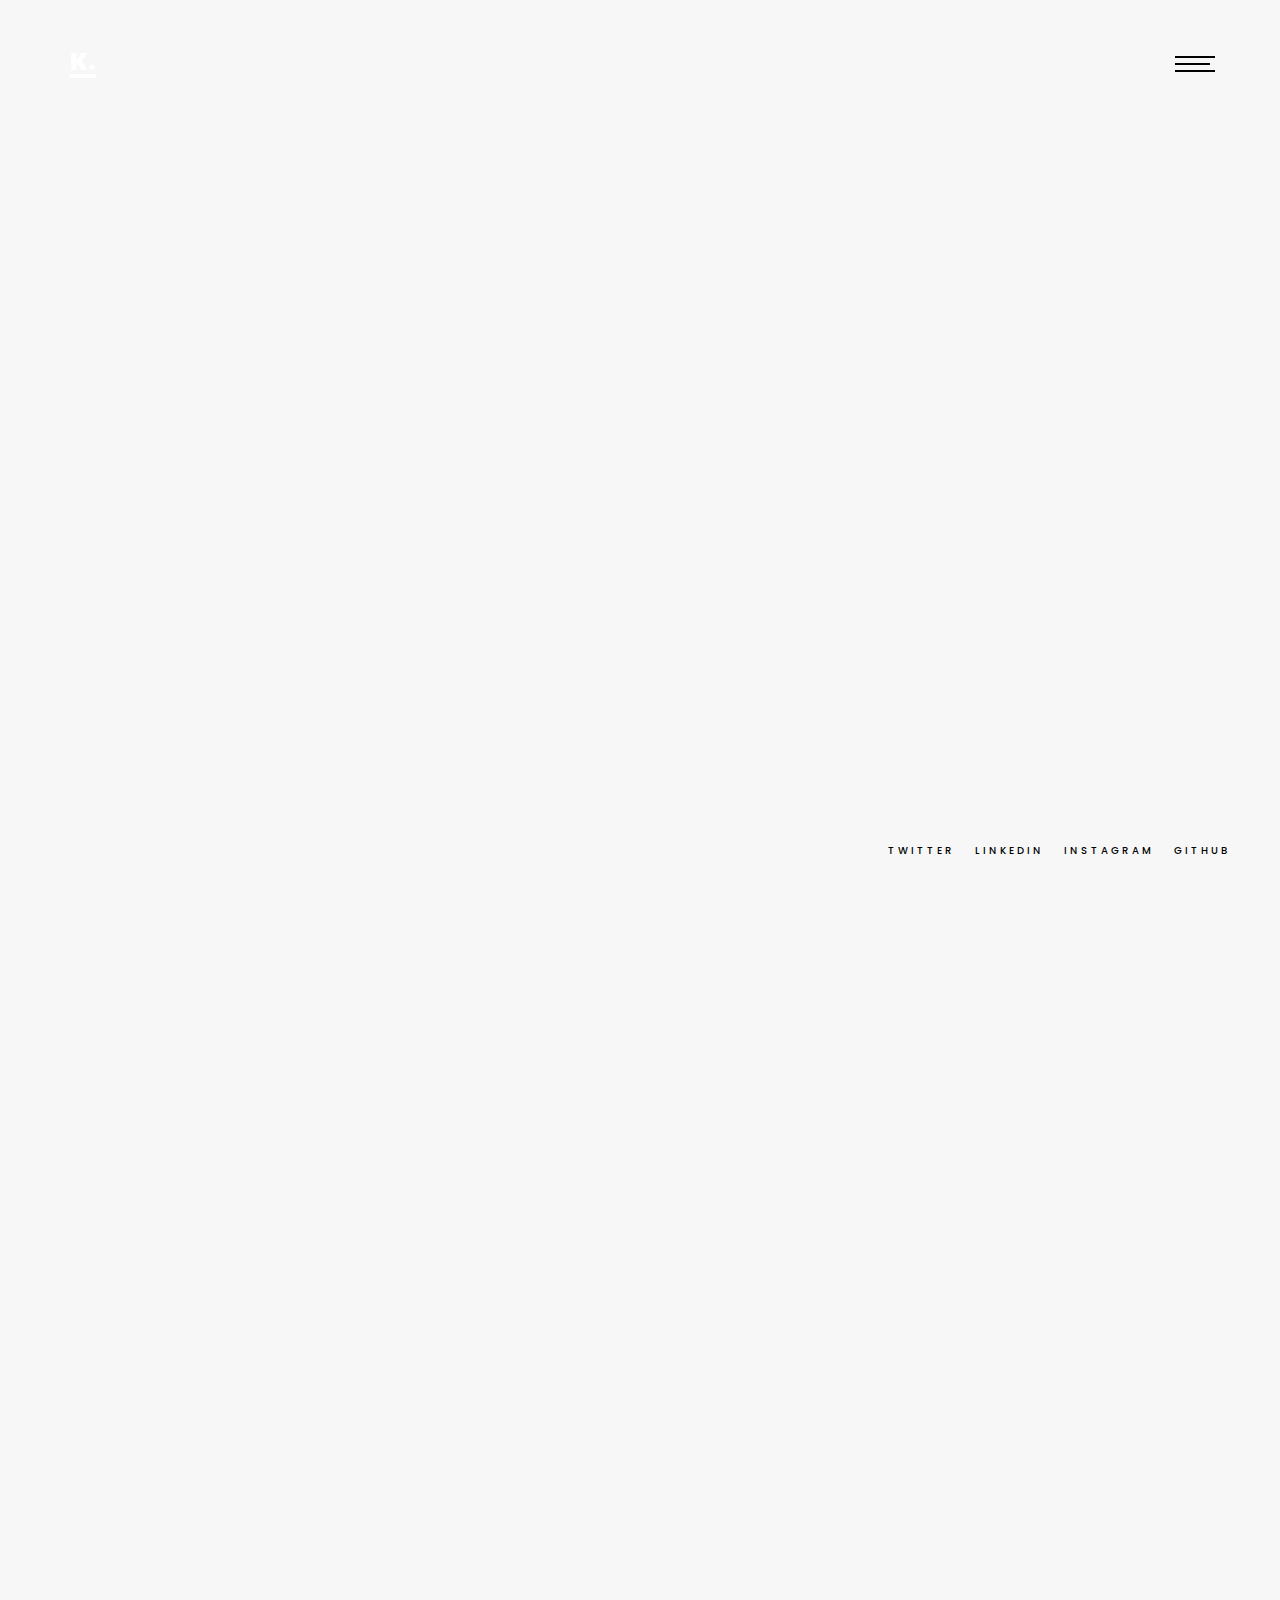
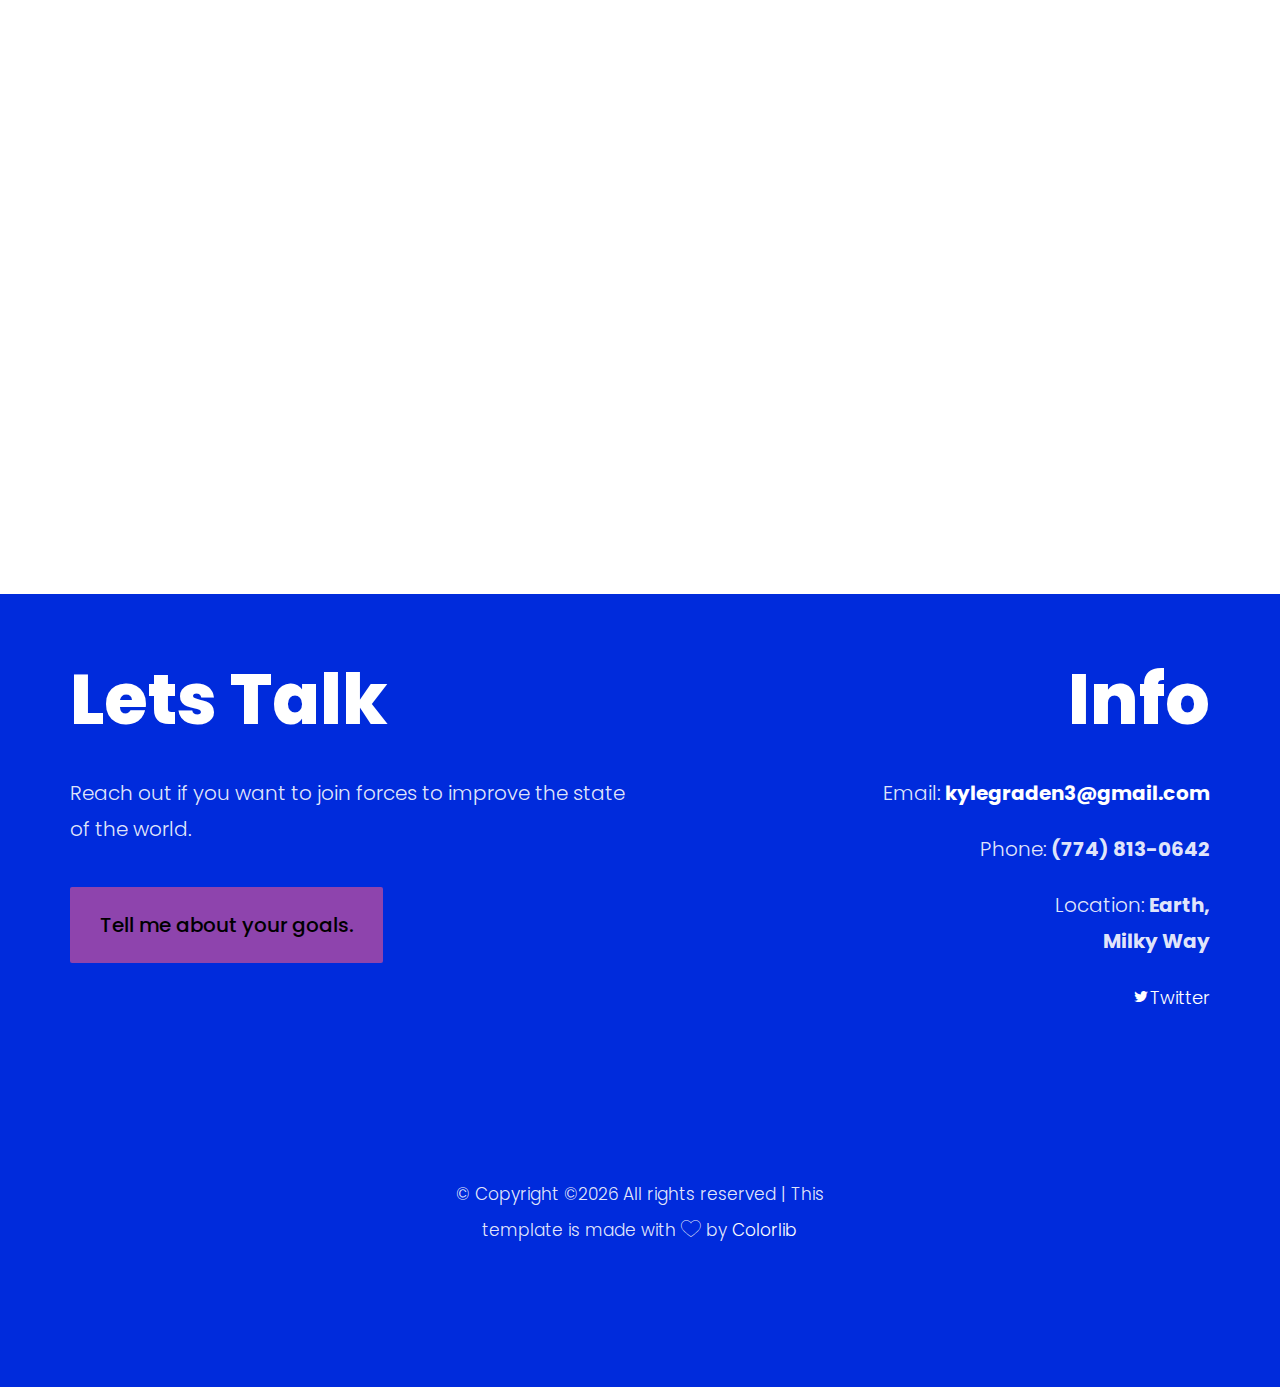
==== commit 61b5a1d6: "take 2" ====
--- a/index.html
+++ b/index.html
@@ -115,26 +115,7 @@
 									<div class="text-inner">
 										<div class="desc">
 											<h2>Kyle Graden. Initiator. Connector. Friend.</h2>
-											<p><a href="contact.html" class="btn-view">Join Forces <i class="icon-arrow-right3"></i></a></p>
-										</div>
-									</div>
-								</div>
-							</div>
-						</div>
-					</div>
-				</div>
-				<div class="item">
-					<div class="hero-flex js-fullheight">
-						<div class="col-three-forth">
-							<div class="hero-img js-fullheight" style="background-image: url(images/img_bg_2.jpg);"></div>
-						</div>
-						<div class="col-one-forth js-fullheight">
-							<div class="display-t js-fullheight">
-								<div class="display-tc js-fullheight">
-									<div class="text-inner">
-										<div class="desc">
-											<h2>Speaker. Writer. Entreprenuer</h2>
-											<p><a href="contact.html" class="btn-view">Join Forces <i class="icon-arrow-right3"></i></a></p>
+											<p><a href="contact.html" class="btn-view">Join Forces</i></a></p>
 										</div>
 									</div>
 								</div>
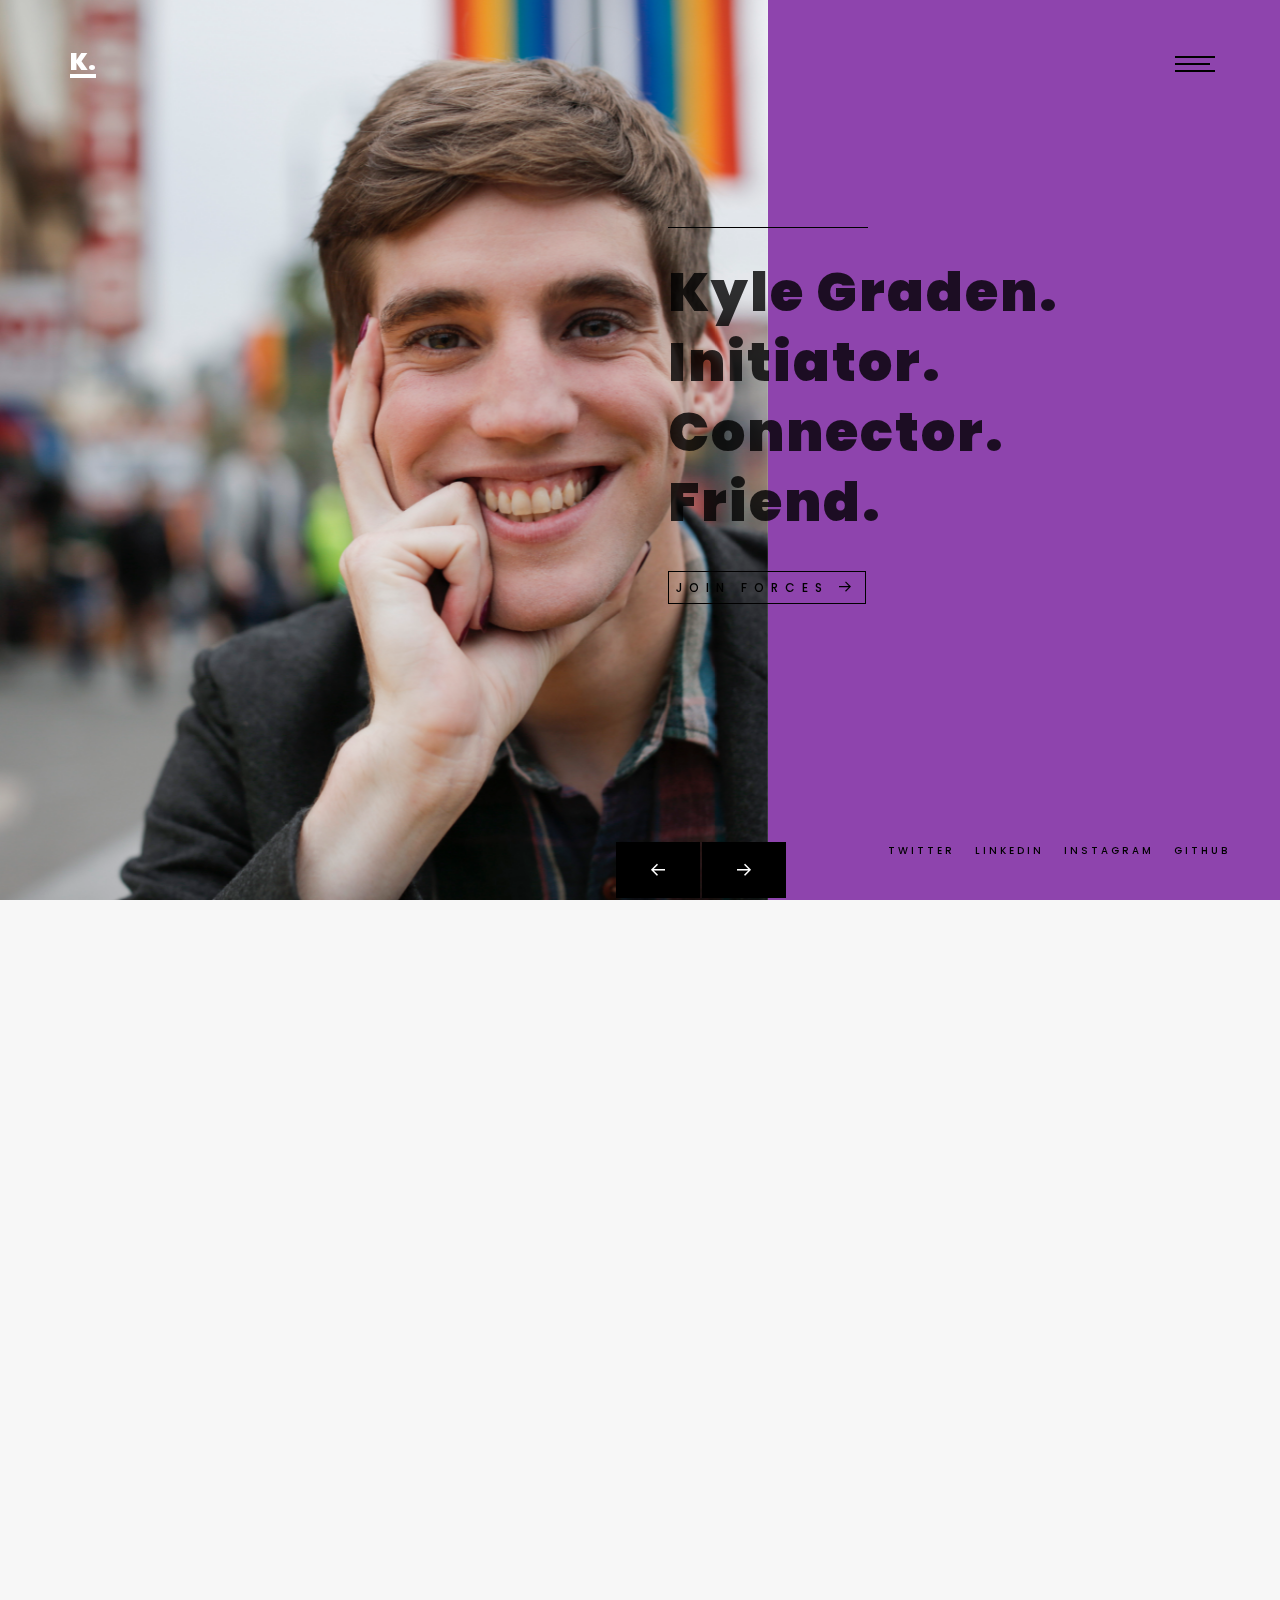
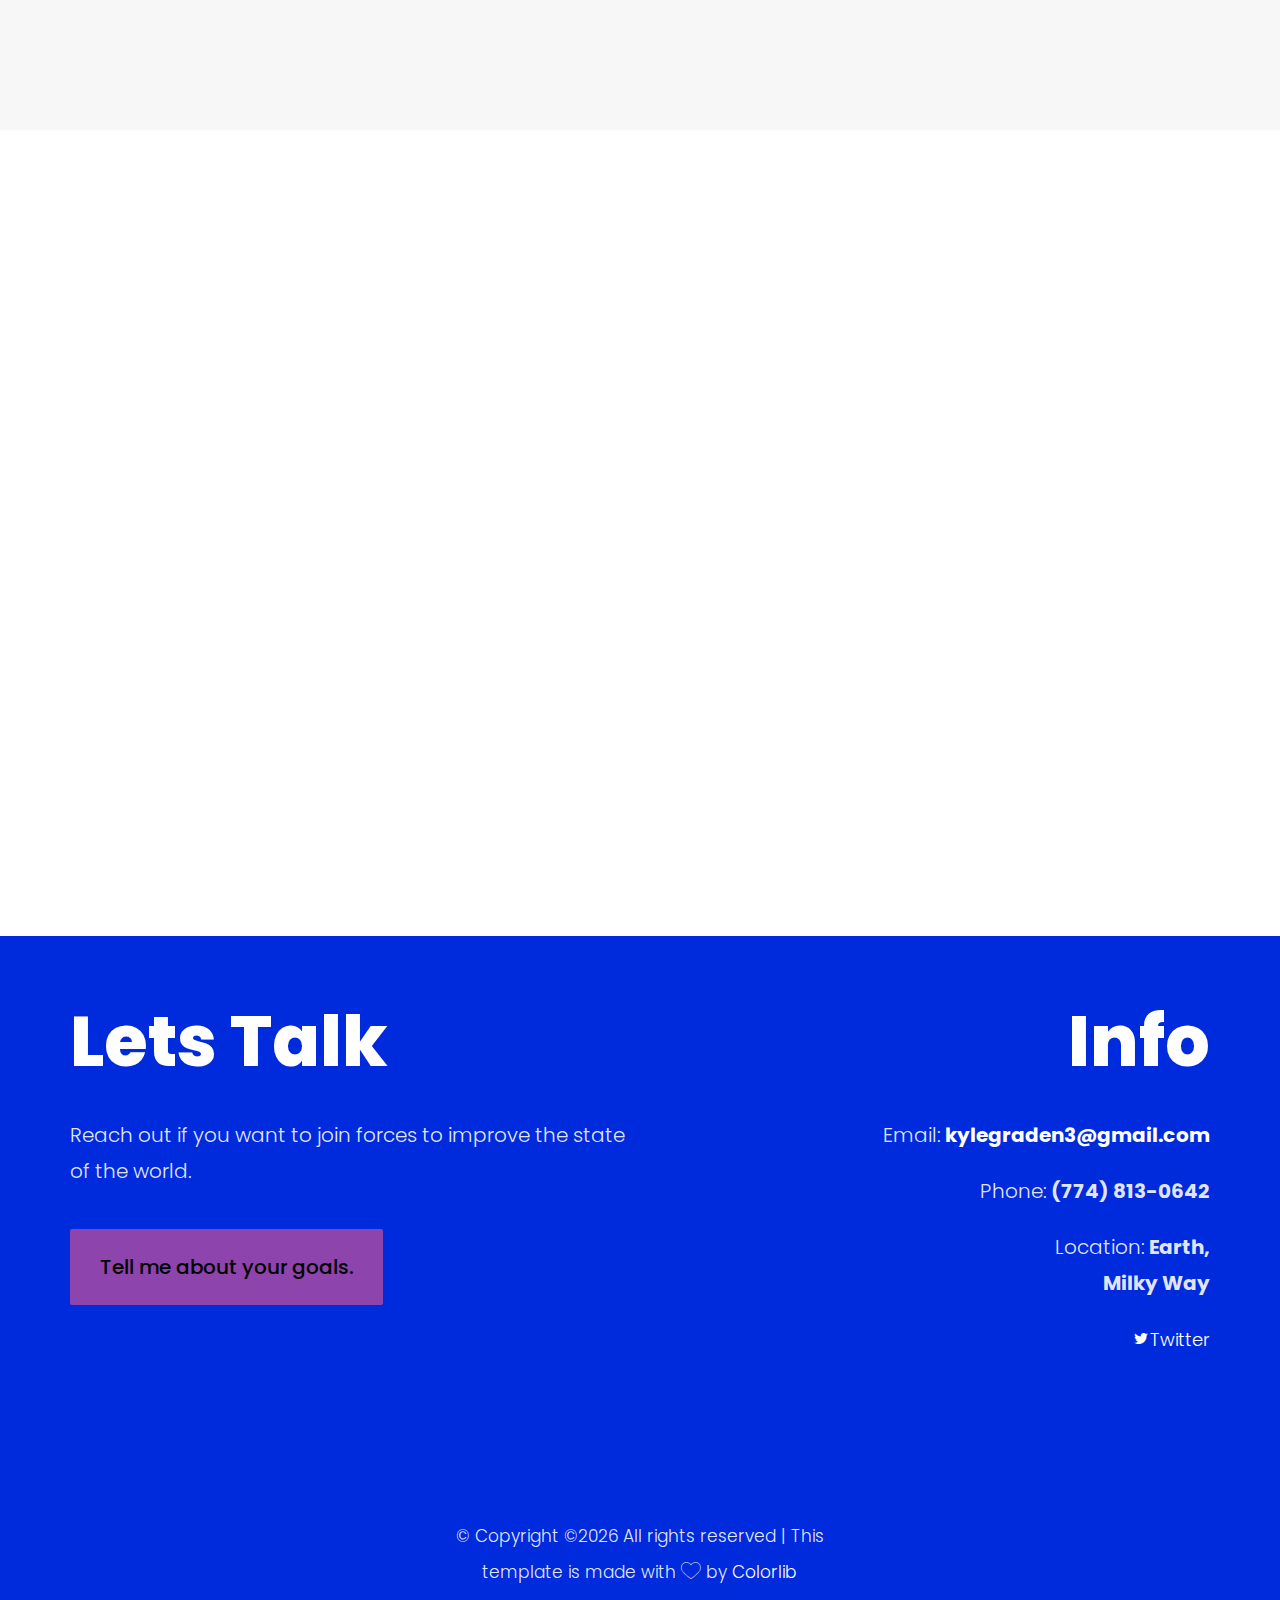
==== commit a42bb5e6: "logos" ====
--- a/index.html
+++ b/index.html
@@ -11,6 +11,14 @@
 
   gtag('config', 'UA-89052502-1');
 </script>
+
+<!-- Google Tag Manager -->
+<script>(function(w,d,s,l,i){w[l]=w[l]||[];w[l].push({'gtm.start':
+	new Date().getTime(),event:'gtm.js'});var f=d.getElementsByTagName(s)[0],
+	j=d.createElement(s),dl=l!='dataLayer'?'&l='+l:'';j.async=true;j.src=
+	'https://www.googletagmanager.com/gtm.js?id='+i+dl;f.parentNode.insertBefore(j,f);
+	})(window,document,'script','dataLayer','GTM-K3VFFVF');</script>
+	<!-- End Google Tag Manager -->
 
 	<meta charset="utf-8">
 	<meta http-equiv="X-UA-Compatible" content="IE=edge">
@@ -60,6 +68,11 @@
 
 	</head>
 	<body>
+
+<!-- Google Tag Manager (noscript) -->
+<noscript><iframe src="https://www.googletagmanager.com/ns.html?id=GTM-K3VFFVF"
+	height="0" width="0" style="display:none;visibility:hidden"></iframe></noscript>
+	<!-- End Google Tag Manager (noscript) -->
 
 	<nav id="colorlib-main-nav" role="navigation">
 		<a href="#" class="js-colorlib-nav-toggle colorlib-nav-toggle active"><i></i></a>
@@ -115,7 +128,26 @@
 									<div class="text-inner">
 										<div class="desc">
 											<h2>Kyle Graden. Initiator. Connector. Friend.</h2>
-											<p><a href="contact.html" class="btn-view">Join Forces</i></a></p>
+											<p><a href="contact.html" class="btn-view">Join Forces <i class="icon-arrow-right3"></i></a></p>
+										</div>
+									</div>
+								</div>
+							</div>
+						</div>
+					</div>
+				</div>
+				<div class="item">
+					<div class="hero-flex js-fullheight">
+						<div class="col-three-forth">
+							<div class="hero-img js-fullheight" style="background-image: url(images/img_bg_2.jpg);"></div>
+						</div>
+						<div class="col-one-forth js-fullheight">
+							<div class="display-t js-fullheight">
+								<div class="display-tc js-fullheight">
+									<div class="text-inner">
+										<div class="desc">
+											<h2>Speaker. Writer. Social Entrepreneur</h2>
+											<p><a href="contact.html" class="btn-view">Join Forces <i class="icon-arrow-right3"></i></a></p>
 										</div>
 									</div>
 								</div>
@@ -130,7 +162,7 @@
 				<div class="row">
 					<div class="col-md-12 col-md-offset-0 text-center animate-box intro-heading">
 						<span>What I Do</span>
-						<h2>Strategy, Outreach, and Startup</h2>
+						<h2>Strategy, Outreach, & Startup</h2>
 					</div>
 				</div>
 				<div class="row">
@@ -169,7 +201,7 @@
 							</span>
 							<div class="desc">
 								<h3><a href="projects.html">Social Entrepreneur</a></h3>
-								<h4>Project Koine</h4>
+								<h4>Haven Coop</h4>
 								<h4>Seedom</h4>
 								<h4>Embrace the Spectrum</h4>
                                 <p class="btn-footer"><a href="projects.html">Explore Projects</a>
@@ -193,13 +225,13 @@
 						<div class="owl-carousel1">
 							<div class="item">
 								<div class="col-md-6">
-									<div class="case-img" style="background-image: url(images/work-1.jpg);"></div>
+									<div class="case-img" style="background-image: url(haven_logo_social.png);"></div>
 								</div>
 								<div class="col-md-6">
 									<div class="case-desc">
 										<p class="tag"><span>Social Entrepreneur</span></p>
-										<h3><a href="http://www.projectkoine.world/">Project Koine</a></h3>
-										<p>Project Koine is creating network of the most flexible co-living and co-working spaces ever, directly co-owned by our cooperative members! </p>
+										<h3><a href="http://www.projectkoine.world/">Haven Coop</a></h3>
+										<p>Haven is a platform for connecting with your network as you travel the world!  </p>
 										<p><a href="https://seedom.io" class="btn btn-primary">See details</a></p>
 									</div>
 								</div>
@@ -212,20 +244,20 @@
 									<div class="case-desc">
 										<p class="tag"><span>Social Entrepreneur</span></p>
 										<h3><a href="#">Seedom</a></h3>
-										<p>Seedom aimes to evolve fundraising for social impact causes by leveraging blockchain technology, bringing transparency for donors.</p>
+										<p>Seedom is a FUNdraising platform for social impact causes that leveraging blockchain technology.</p>
 										<p><a href="#" class="btn btn-primary">See details</a></p>
 									</div>
 								</div>
 							</div>
 							<div class="item">
 								<div class="col-md-6">
-									<div class="case-img" style="background-image: url(images/work-3.jpg);"></div>
+									<div class="case-img" style="background-image: url(Logo_ETS_BWonrainbow_highlight.png);"></div>
 								</div>
 								<div class="col-md-6">
 									<div class="case-desc">
-										<p class="tag"><span>Strategic Consulting</span></p>
-										<h3><a href="http://genusdev.com">Genus Development Partners</a></h3>
-										<p>Genus Development is an integrated real estate investment, design, and development company that focuses on innovative and synergistic multi-use projects.</p>
+										<p class="tag"><span>Social Entrepreneur</span></p>
+										<h3><a href="http://genusdev.com">Embrace the Spectrum</a></h3>
+										<p>A consulting practice and soon-to-be guidebook that encourages everyone to embrace the spectrums of identity, desire, and power.</p>
 										<p><a href="http://genusdev.com" class="btn btn-primary">See details</a></p>
 									</div>
 								</div>
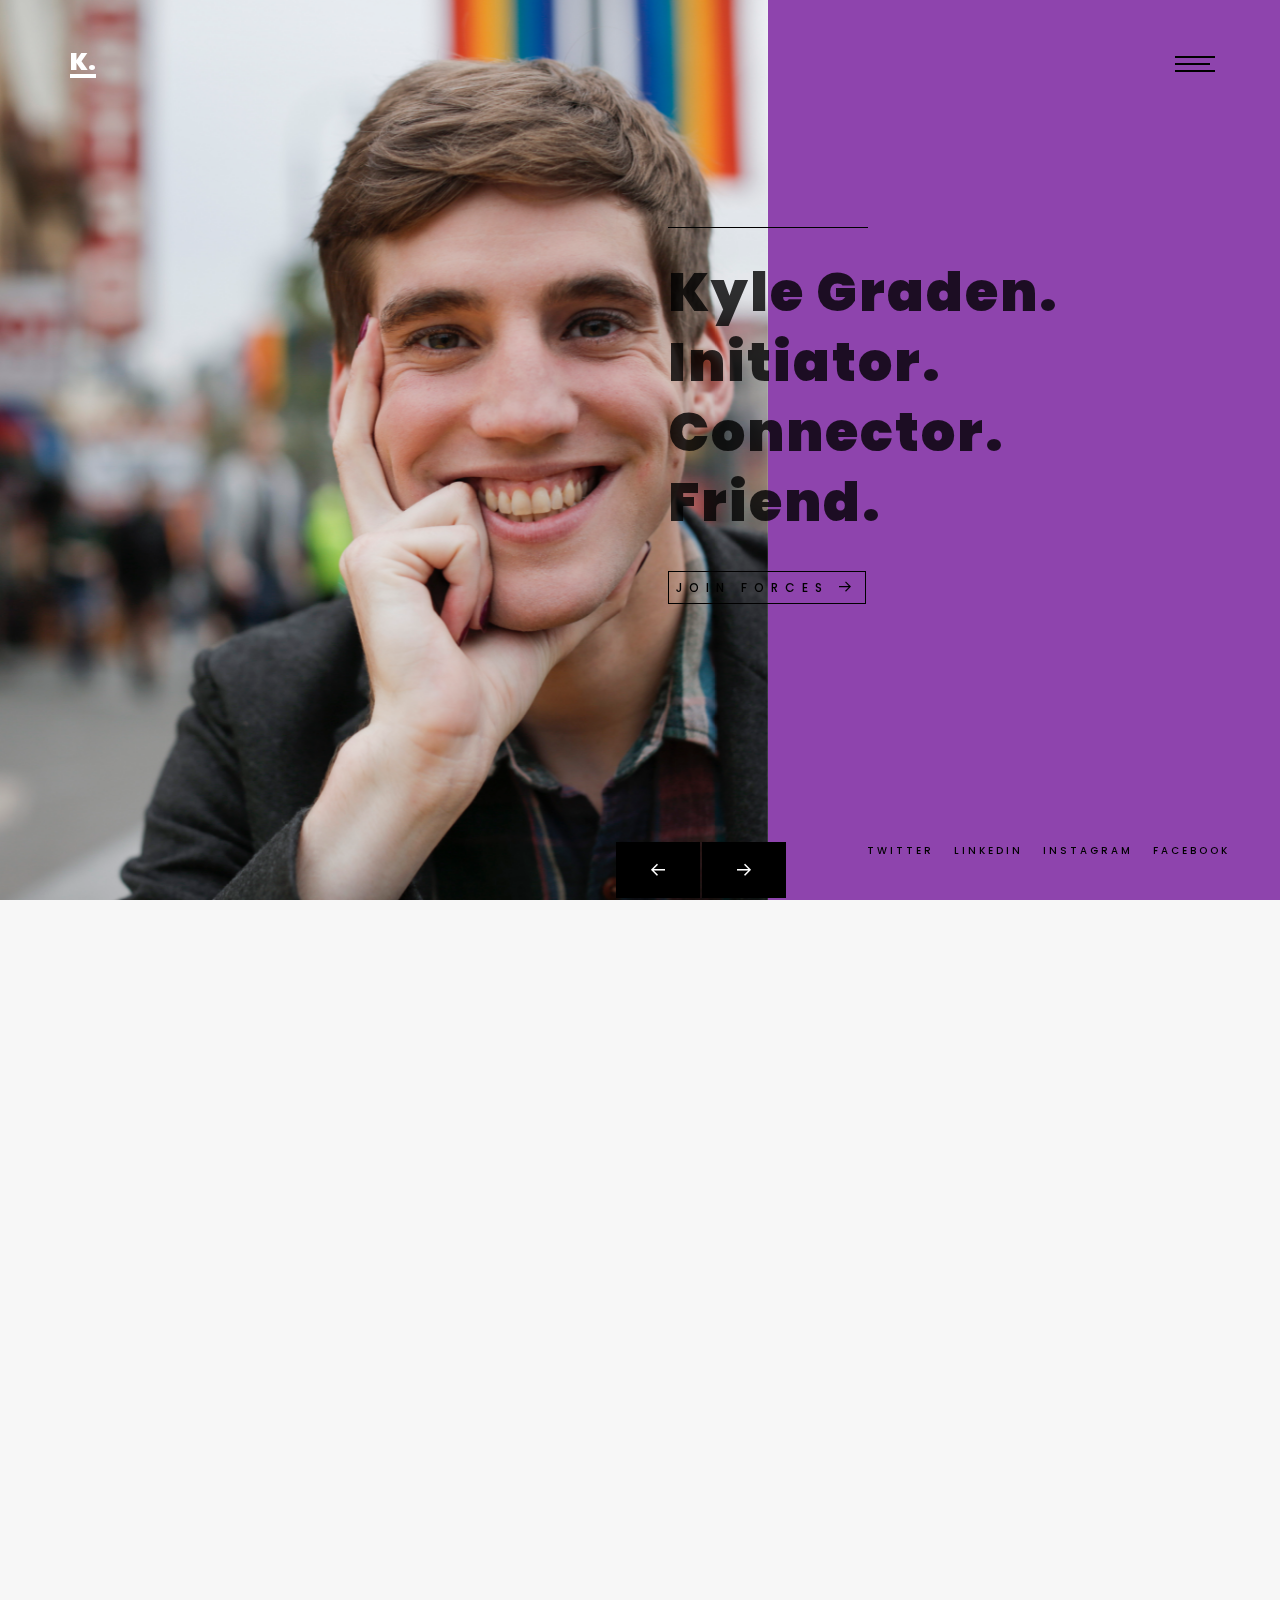
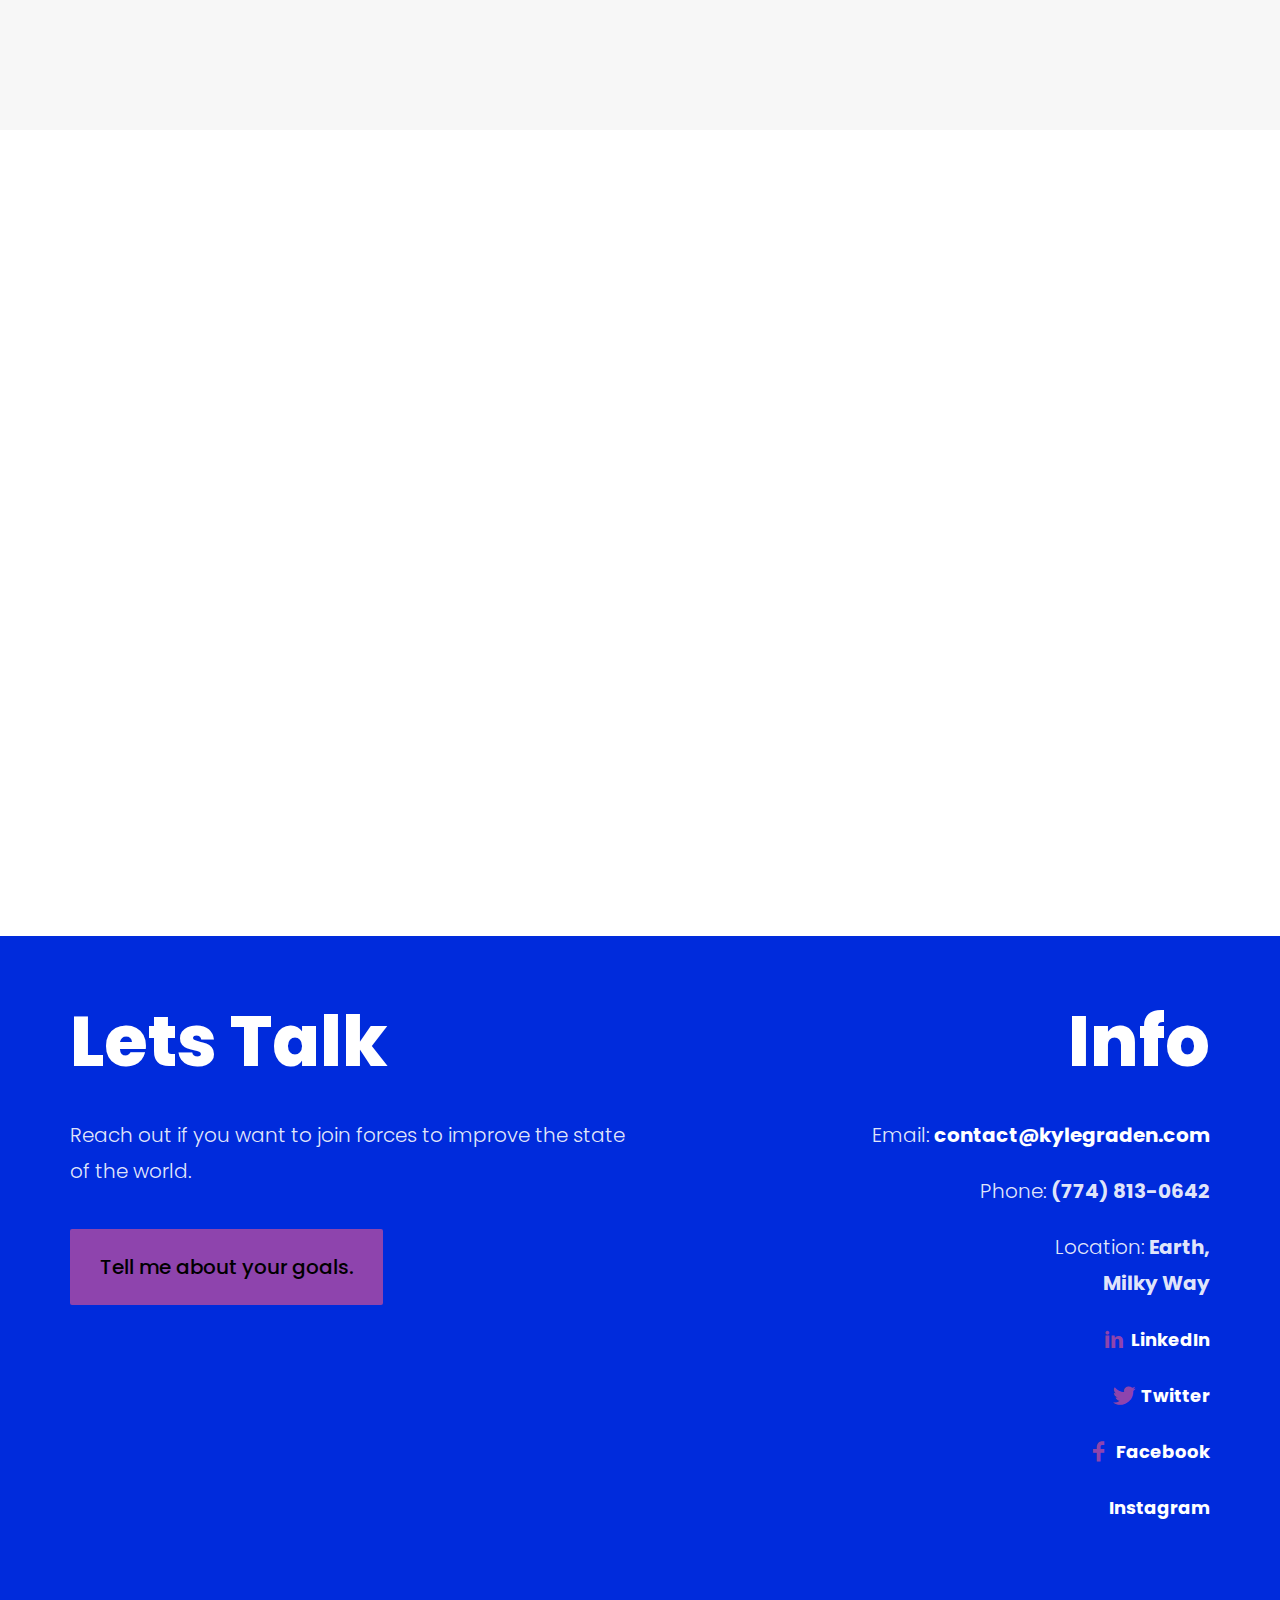
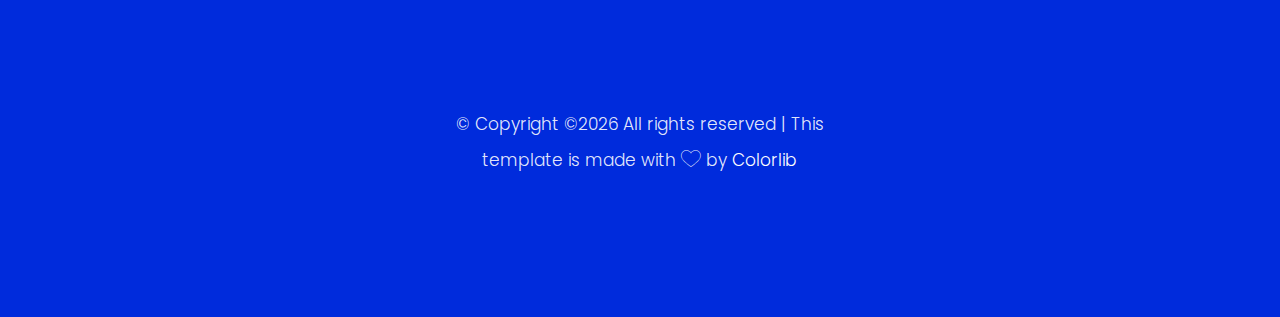
==== commit 09d1519d: "refresh aug19" ====
--- a/index.html
+++ b/index.html
@@ -2,23 +2,13 @@
 <html>
 	<head>
         
-        <!-- Global site tag (gtag.js) - Google Analytics -->
-<script async src="https://www.googletagmanager.com/gtag/js?id=UA-89052502-1"></script>
-<script>
-  window.dataLayer = window.dataLayer || [];
-  function gtag(){dataLayer.push(arguments);}
-  gtag('js', new Date());
-
-  gtag('config', 'UA-89052502-1');
-</script>
-
 <!-- Google Tag Manager -->
 <script>(function(w,d,s,l,i){w[l]=w[l]||[];w[l].push({'gtm.start':
-	new Date().getTime(),event:'gtm.js'});var f=d.getElementsByTagName(s)[0],
-	j=d.createElement(s),dl=l!='dataLayer'?'&l='+l:'';j.async=true;j.src=
-	'https://www.googletagmanager.com/gtm.js?id='+i+dl;f.parentNode.insertBefore(j,f);
-	})(window,document,'script','dataLayer','GTM-K3VFFVF');</script>
-	<!-- End Google Tag Manager -->
+new Date().getTime(),event:'gtm.js'});var f=d.getElementsByTagName(s)[0],
+j=d.createElement(s),dl=l!='dataLayer'?'&l='+l:'';j.async=true;j.src=
+'https://www.googletagmanager.com/gtm.js?id='+i+dl;f.parentNode.insertBefore(j,f);
+})(window,document,'script','dataLayer','GTM-W9FZL4L');</script>
+<!-- End Google Tag Manager -->
 
 	<meta charset="utf-8">
 	<meta http-equiv="X-UA-Compatible" content="IE=edge">
@@ -70,9 +60,9 @@
 	<body>
 
 <!-- Google Tag Manager (noscript) -->
-<noscript><iframe src="https://www.googletagmanager.com/ns.html?id=GTM-K3VFFVF"
-	height="0" width="0" style="display:none;visibility:hidden"></iframe></noscript>
-	<!-- End Google Tag Manager (noscript) -->
+<noscript><iframe src="https://www.googletagmanager.com/ns.html?id=GTM-W9FZL4L"
+height="0" width="0" style="display:none;visibility:hidden"></iframe></noscript>
+<!-- End Google Tag Manager (noscript) -->
 
 	<nav id="colorlib-main-nav" role="navigation">
 		<a href="#" class="js-colorlib-nav-toggle colorlib-nav-toggle active"><i></i></a>
@@ -85,9 +75,11 @@
 								<li class="active"><a href="index.html"><span>Home</span></a></li>
 								<li><a href="about.html"><span>About</span></a></li>
 								<li><a href="services.html"><span>Services</span></a></li>
+								<!-- <li><a href="powerk.html"><span>POWERK</span></a></li>-->
+
 								<li><a href="projects.html"><span>Projects</span></a></li>
 <!--								<li><a href="blog.html"><span>Blog</span></a></li>-->
-								<li><a href="contact.html"><span>Contact</span></a></li>
+								<li><a href="#footer"><span>Contact</span></a></li>
 							</ul>
 						</div>
 					</div>
@@ -114,7 +106,7 @@
 				<a href="https://twitter.com/kylegraden">Twitter</a>
 				<a href="https://www.linkedin.com/in/kylegraden/">LinkedIn</a>
 				<a href="https://www.instagram.com/kylegraden">Instagram</a>
-				<a href="https://github.com/kgraden3">GitHub</a>
+				<a href="https://www.facebook.com/kylegraden">Facebook</a>
 			</p>
 			<div class="owl-carousel">
 				<div class="item">
@@ -146,7 +138,7 @@
 								<div class="display-tc js-fullheight">
 									<div class="text-inner">
 										<div class="desc">
-											<h2>Speaker. Writer. Social Entrepreneur</h2>
+											<h2>Speaker. Writer. Entrepreneur</h2>
 											<p><a href="contact.html" class="btn-view">Join Forces <i class="icon-arrow-right3"></i></a></p>
 										</div>
 									</div>
@@ -166,31 +158,31 @@
 					</div>
 				</div>
 				<div class="row">
+					<div class="col-md-4 text-center animate-box">
+						<div class="services">
+							<span class="icon">
+								<i class="icon-lightbulb"></i>
+							</span>
+							<div class="desc">
+								<h3><a href="services:strategic-consulting.html">Strategic Consulting</a></h3>
+								<h4>Diversity &amp; Inclusion</h4>
+								<h4>Communications</h4>
+								<h4>Blockchain &amp; Crypto</h4>
+                                <p class="btn-footer"><a href="services:strategic-consulting.html">Learn More</a>
+							</div>
+						</div>
+					</div>
 					<div class="col-md-4 text-center animate-box">
 						<div class="services">
 							<span class="icon">
 								<i class="icon-magnifying-glass"></i>
 							</span>
 							<div class="desc">
-								<h3><a href="services:strategic-consulting.html">Strategic Consulting</a></h3>
-								<h4>Diversity &amp; Inclusion</h4>
+								<h3><a href="services:targeted-outreach.html">Targeted Outreach</a></h3>
+								<h4>Business Development</h4>
 								<h4>Marketing &amp; Advertising</h4>
-								<h4>Blockchain &amp; Crypto</h4>
-                                <p class="btn-footer"><a href="services:strategic-consulting.html">Learn More</a>
-							</div>
-						</div>
-					</div>
-					<div class="col-md-4 text-center animate-box">
-						<div class="services">
-							<span class="icon">
-								<i class="icon-lightbulb"></i>
-							</span>
-							<div class="desc">
-								<h3><a href="services:content-delivery.html">Content Delivery</a></h3>
-								<h4>Speaking</h4>
-								<h4>Writing</h4>
-								<h4>Video</h4>
-                                <p class="btn-footer"><a href="services:content-delivery.html">View Samples</a>
+								<h4>Content Delivery</h4>
+                                <p class="btn-footer"><a href="services:targeted-outreach.html">View Samples</a>
 							</div>
 						</div>
                     </div>
@@ -201,9 +193,9 @@
 							</span>
 							<div class="desc">
 								<h3><a href="projects.html">Social Entrepreneur</a></h3>
-								<h4>Haven Coop</h4>
-								<h4>Seedom</h4>
+								<h4>The WitWay Planner</h4>
 								<h4>Embrace the Spectrum</h4>
+								<h4>Seedom Dapp</h4>
                                 <p class="btn-footer"><a href="projects.html">Explore Projects</a>
 							</div>
 						</div>
@@ -225,14 +217,14 @@
 						<div class="owl-carousel1">
 							<div class="item">
 								<div class="col-md-6">
-									<div class="case-img" style="background-image: url(haven_logo_social.png);"></div>
+									<div class="case-img" style="background-image: url(images/work-1.jpg);"></div>
 								</div>
 								<div class="col-md-6">
 									<div class="case-desc">
 										<p class="tag"><span>Social Entrepreneur</span></p>
-										<h3><a href="http://www.projectkoine.world/">Haven Coop</a></h3>
-										<p>Haven is a platform for connecting with your network as you travel the world!  </p>
-										<p><a href="https://seedom.io" class="btn btn-primary">See details</a></p>
+										<h3><a href="mailto:contact@kylegraden.com?subject=Tell me more about WitWay">WitWay</a></h3>
+										<p>Proactive planning platform that helps you discover new possibilities everyday.</p>
+										<p><a href="mailto:contact@kylegraden.com?subject=Tell me more about WitWay" class="btn btn-primary">See details</a></p>
 									</div>
 								</div>
 							</div>
@@ -240,18 +232,10 @@
 								<div class="col-md-6">
 									<div class="case-img" style="background-image: url(images/work-2.jpg);"></div>
 								</div>
-								<div class="col-md-6">
-									<div class="case-desc">
-										<p class="tag"><span>Social Entrepreneur</span></p>
-										<h3><a href="#">Seedom</a></h3>
-										<p>Seedom is a FUNdraising platform for social impact causes that leveraging blockchain technology.</p>
-										<p><a href="#" class="btn btn-primary">See details</a></p>
-									</div>
-								</div>
 							</div>
 							<div class="item">
 								<div class="col-md-6">
-									<div class="case-img" style="background-image: url(Logo_ETS_BWonrainbow_highlight.png);"></div>
+									<div class="case-img" style="background-image: url(images/work-3.jpg);"></div>
 								</div>
 								<div class="col-md-6">
 									<div class="case-desc">
@@ -316,7 +300,7 @@
 -->
 
 		<footer class="colorlib-footer">
-			<div class="container">
+			<div id="footer" class="container">
 				<div class="row row-padded-bottom">
 					<div class="col-md-6">
 						<h3>Lets Talk</h3>
@@ -325,15 +309,24 @@
 					</div>
 					<div class="col-md-6 info">
 						<h3>Info</h3>
-						<p>Email: <strong><a href="#">kylegraden3@gmail.com</a></strong></p>
+						<p>Email: <strong><a href="#">contact@kylegraden.com</a></strong></p>
 						<p>Phone: <strong>(774) 813-0642</strong></p>
 						<p>Location: <strong>Earth, <br>
                                             Milky Way</strong></p>
-<!--						<p class="colorlib-social-icons">-->
-<!--							<span><a href="#"><i class="icon-social-facebook"></i>Facebook</a></span>-->
-							<span><a href="www.twitter.com/kylegraden"><i class="icon-social-twitter"></i>Twitter</a></span>
-<!--							<span><a href="#"><i class="icon-social-dribbble"></i>Dribbble</a></span>-->
-<!--						</p>-->
+						<p class="colorlib-social-icons">
+							<p class="colorlib-social-icons">
+								<span><a href="https://twitter.com/kylegraden"><i class="icon-social-linkedin"></i>LinkedIn</a></span>
+							</p>
+							<p class="colorlib-social-icons">
+								<span><a href="https://twitter.com/kylegraden"><i class="icon-social-twitter"></i>Twitter</a></span>
+							</p>
+							<p class="colorlib-social-icons">
+								<span><a href="https://twitter.com/kylegraden"><i class="icon-social-facebook"></i>Facebook</a></span>
+							</p>
+							<p class="colorlib-social-icons">
+								<span><a href="https://twitter.com/kylegraden"><i class="icon-social-instagram"></i>Instagram</a></span>
+							</p>
+						</p>
 					</div>
 				</div>
 			</div>
@@ -367,7 +360,12 @@
 
 	<!-- Main JS (Do not remove) -->
 	<script src="js/main.js"></script>
-
+	
+<!-- Calendly badge widget begin -->
+<link href="https://assets.calendly.com/assets/external/widget.css" rel="stylesheet">
+<script src="https://assets.calendly.com/assets/external/widget.js" type="text/javascript"></script>
+<script type="text/javascript">Calendly.initBadgeWidget({ url: 'https://calendly.com/kyle_graden/chat', text: 'Schedule time with me', color: '#00a2ff', textColor: '#ffffff', branding: true });</script>
+<!-- Calendly badge widget end -->
 	</body>
 </html>
 
